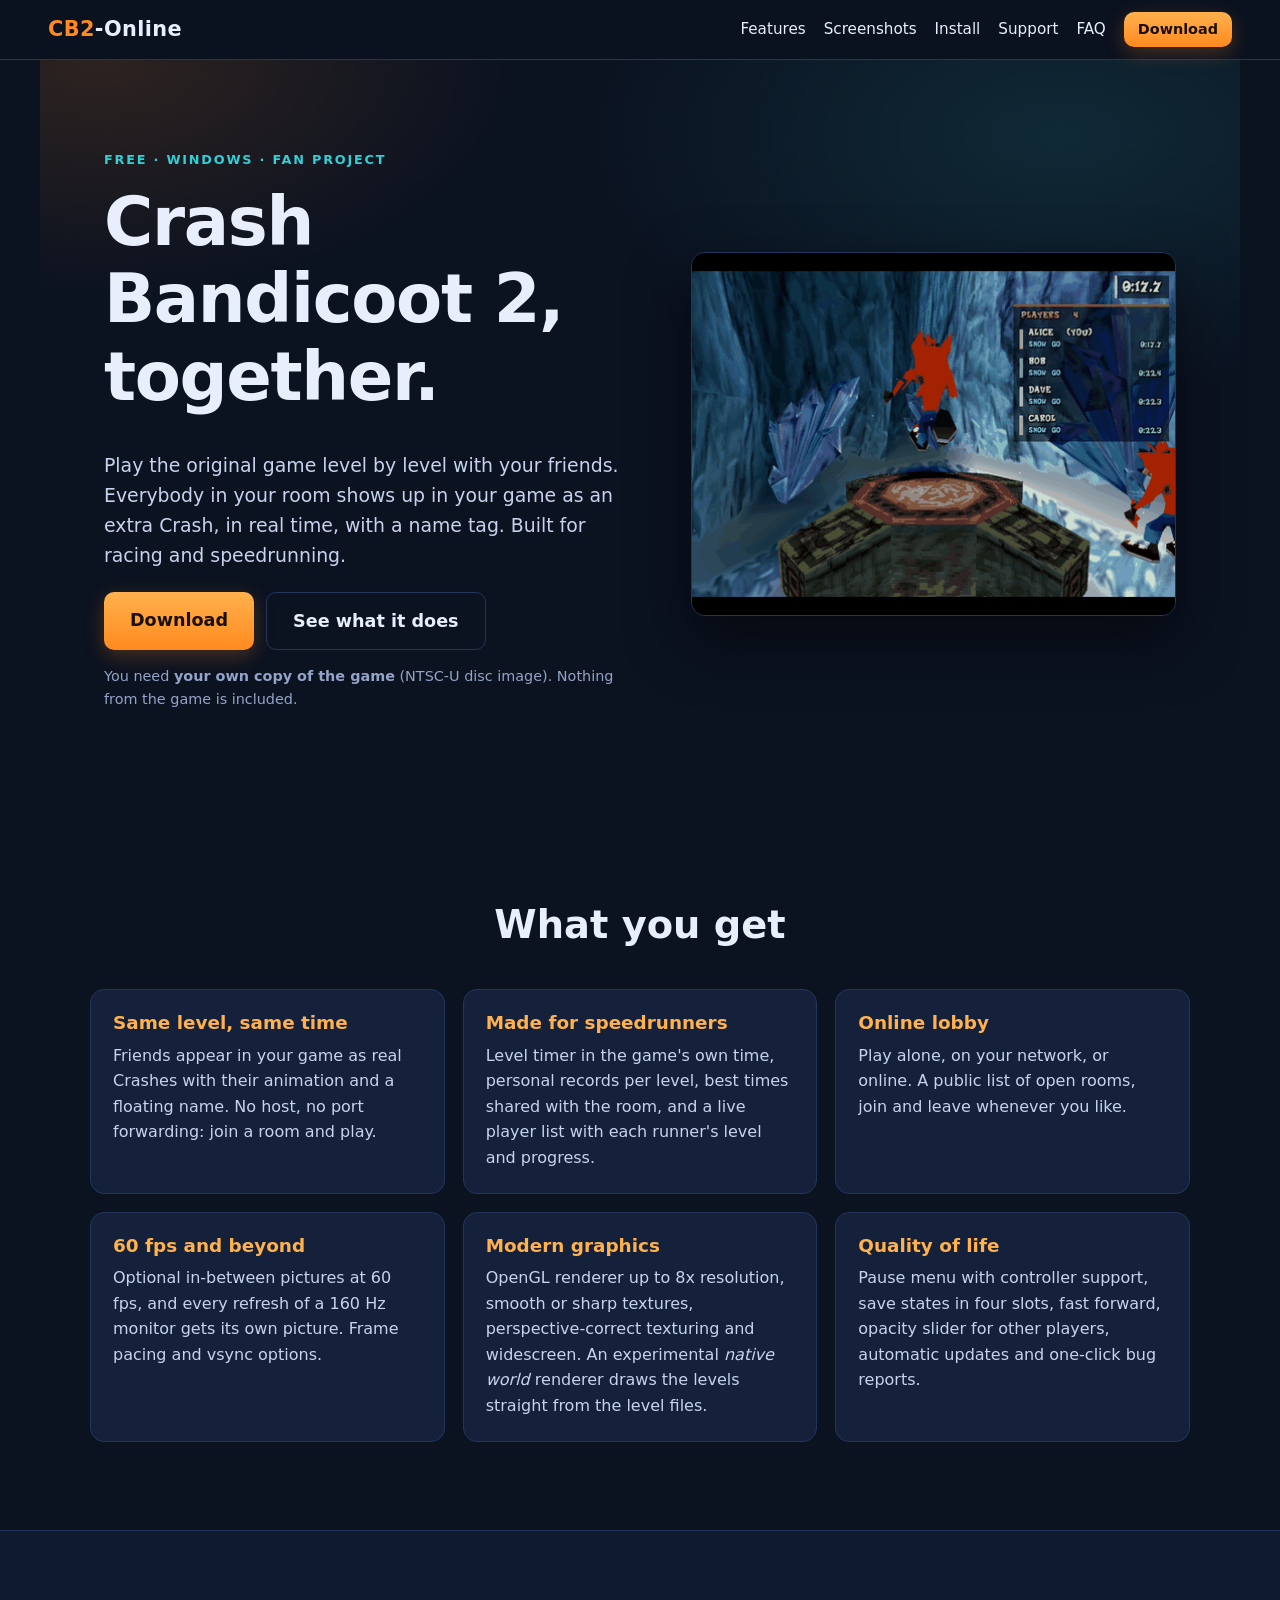
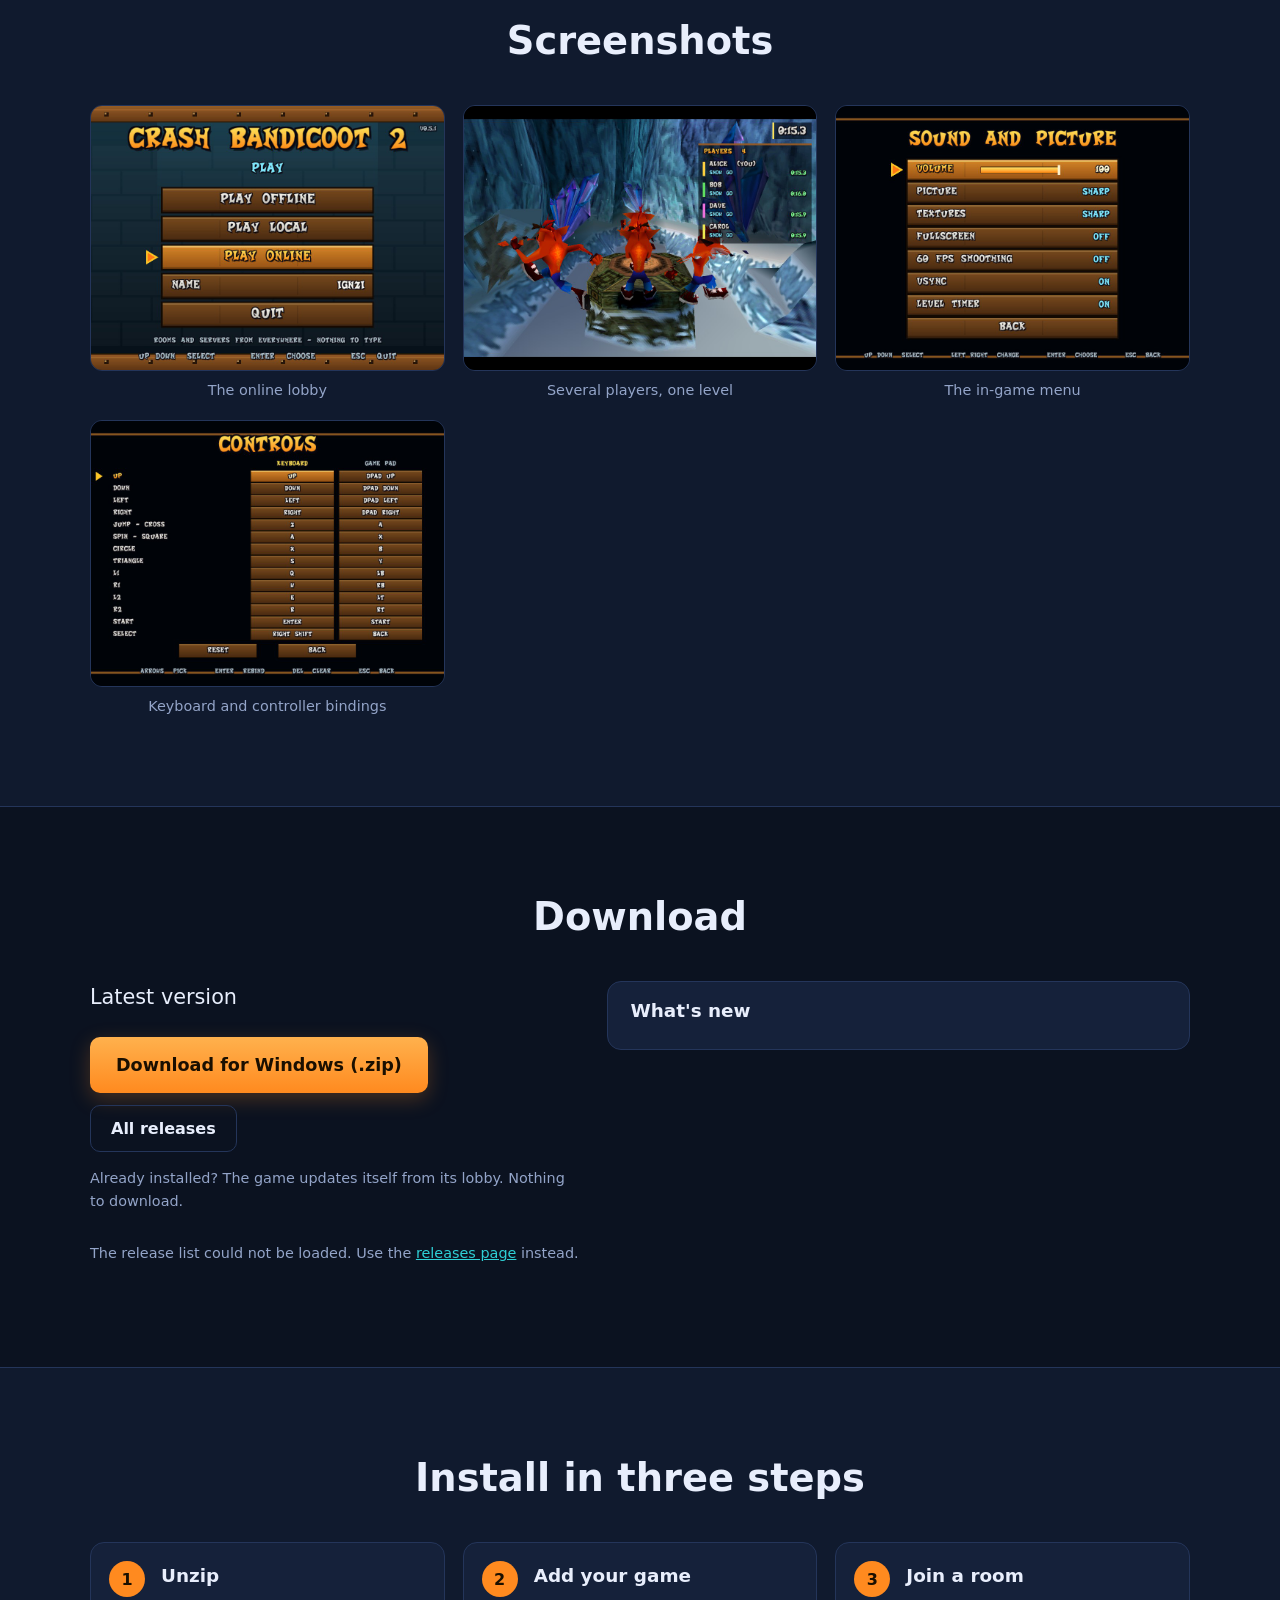
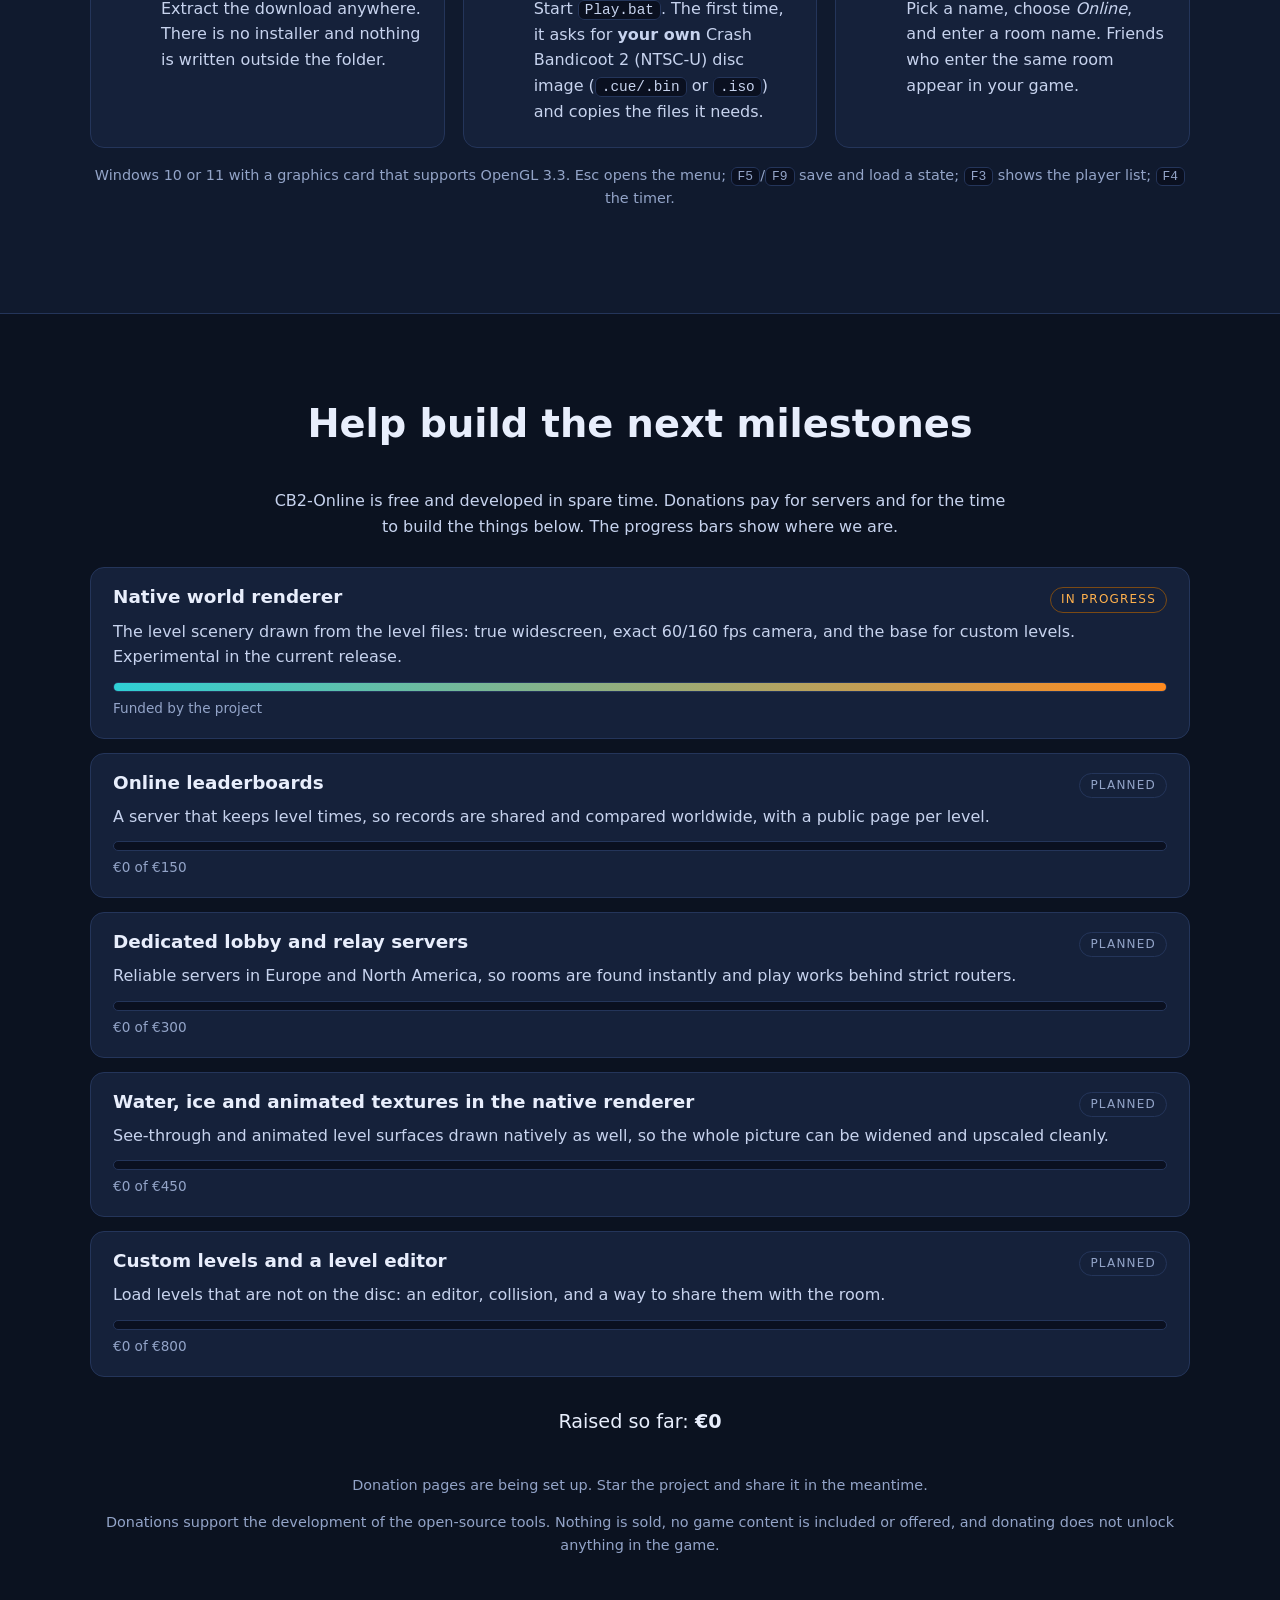
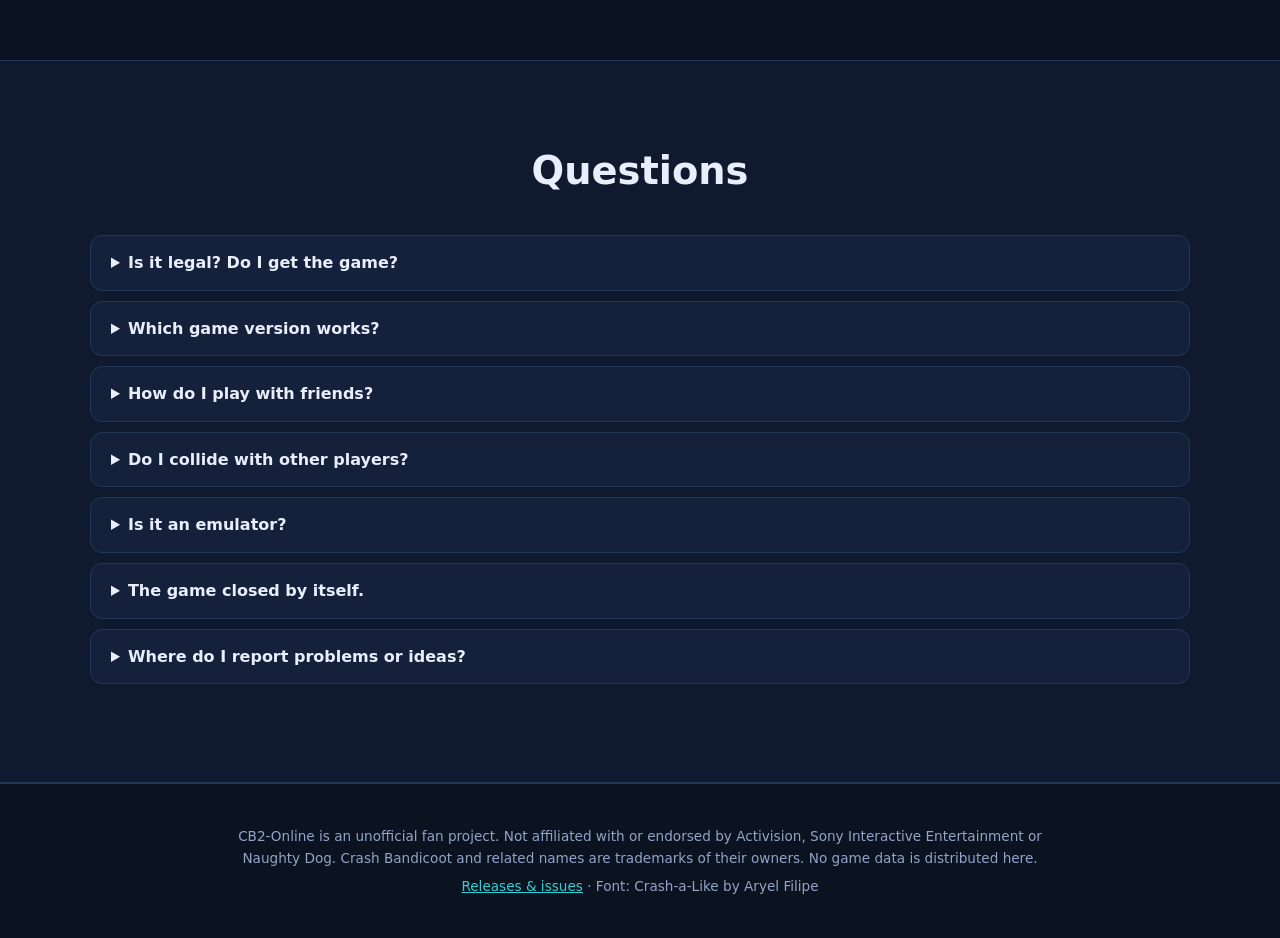
==== site/index.html @ 960f4e6e "Add the website (site/) Co-authored-by: Copilot <223556219+Copilot@users.noreply.github.com>" ====
<!doctype html>
<html lang="en">
<head>
<meta charset="utf-8">
<meta name="viewport" content="width=device-width, initial-scale=1">
<title>CB2-Online - Crash Bandicoot 2 with online multiplayer</title>
<meta name="description" content="Play the original Crash Bandicoot 2 on PC together with your friends: everybody in the room is a real Crash in your game. Level timers, records, 60 fps and widescreen. Free, bring your own game.">
<meta property="og:title" content="CB2-Online - Crash Bandicoot 2 with online multiplayer">
<meta property="og:description" content="Race and speedrun Crash Bandicoot 2 together, online. Free download, bring your own game.">
<meta property="og:image" content="img/multiplayer.jpg">
<meta name="theme-color" content="#0b1220">
<link rel="stylesheet" href="style.css">
</head>
<body>

<header class="nav">
  <a class="brand" href="#top">CB2<span>-Online</span></a>
  <nav>
    <a href="#features">Features</a>
    <a href="#screens">Screenshots</a>
    <a href="#install">Install</a>
    <a href="#support">Support</a>
    <a href="#faq">FAQ</a>
    <a class="btn small" href="#download">Download</a>
  </nav>
</header>

<main id="top">

<section class="hero">
  <div class="hero-text">
    <p class="eyebrow">Free &middot; Windows &middot; fan project</p>
    <h1>Crash Bandicoot&nbsp;2,<br>together.</h1>
    <p class="lead">Play the original game level by level with your friends. Everybody in your room shows up in your game as an extra Crash, in real time, with a name tag. Built for racing and speedrunning.</p>
    <div class="cta">
      <a class="btn big" href="#download" id="hero-download">Download <span id="hero-version"></span></a>
      <a class="btn ghost big" href="#features">See what it does</a>
    </div>
    <p class="fine">You need <strong>your own copy of the game</strong> (NTSC-U disc image). Nothing from the game is included.</p>
  </div>
  <div class="hero-shot">
    <img src="img/multiplayer.gif" alt="Four players in the same level of Crash Bandicoot 2" width="640" height="480">
  </div>
</section>

<section id="features" class="block">
  <h2>What you get</h2>
  <div class="grid">
    <article class="card"><h3>Same level, same time</h3><p>Friends appear in your game as real Crashes with their animation and a floating name. No host, no port forwarding: join a room and play.</p></article>
    <article class="card"><h3>Made for speedrunners</h3><p>Level timer in the game's own time, personal records per level, best times shared with the room, and a live player list with each runner's level and progress.</p></article>
    <article class="card"><h3>Online lobby</h3><p>Play alone, on your network, or online. A public list of open rooms, join and leave whenever you like.</p></article>
    <article class="card"><h3>60 fps and beyond</h3><p>Optional in-between pictures at 60 fps, and every refresh of a 160 Hz monitor gets its own picture. Frame pacing and vsync options.</p></article>
    <article class="card"><h3>Modern graphics</h3><p>OpenGL renderer up to 8x resolution, smooth or sharp textures, perspective-correct texturing and widescreen. An experimental <em>native world</em> renderer draws the levels straight from the level files.</p></article>
    <article class="card"><h3>Quality of life</h3><p>Pause menu with controller support, save states in four slots, fast forward, opacity slider for other players, automatic updates and one-click bug reports.</p></article>
  </div>
</section>

<section id="screens" class="block alt">
  <h2>Screenshots</h2>
  <div class="shots">
    <figure><img src="img/lobby.jpg" alt="The online lobby" loading="lazy"><figcaption>The online lobby</figcaption></figure>
    <figure><img src="img/multiplayer.jpg" alt="Several players in one level" loading="lazy"><figcaption>Several players, one level</figcaption></figure>
    <figure><img src="img/menu-sound.jpg" alt="The in-game menu" loading="lazy"><figcaption>The in-game menu</figcaption></figure>
    <figure><img src="img/menu-controls.jpg" alt="Keyboard and controller bindings" loading="lazy"><figcaption>Keyboard and controller bindings</figcaption></figure>
  </div>
</section>

<section id="download" class="block">
  <h2>Download</h2>
  <div class="download">
    <div>
      <p class="big-ver">Latest version <strong id="dl-version">...</strong> <span id="dl-date" class="muted"></span></p>
      <div class="cta">
        <a class="btn big" id="dl-zip" href="#" rel="noopener">Download for Windows (.zip)</a>
        <a class="btn ghost" id="dl-all" href="#" rel="noopener">All releases</a>
      </div>
      <p class="fine" id="dl-size"></p>
      <p class="fine">Already installed? The game updates itself from its lobby. Nothing to download.</p>
    </div>
    <div class="notes">
      <h3>What's new</h3>
      <pre id="dl-notes">Loading the latest release...</pre>
    </div>
  </div>
  <p class="fine" id="dl-error" hidden>The release list could not be loaded. Use the <a id="dl-fallback" href="#">releases page</a> instead.</p>
</section>

<section id="install" class="block alt">
  <h2>Install in three steps</h2>
  <ol class="steps">
    <li><h3>Unzip</h3><p>Extract the download anywhere. There is no installer and nothing is written outside the folder.</p></li>
    <li><h3>Add your game</h3><p>Start <code>Play.bat</code>. The first time, it asks for <strong>your own</strong> Crash Bandicoot 2 (NTSC-U) disc image (<code>.cue/.bin</code> or <code>.iso</code>) and copies the files it needs.</p></li>
    <li><h3>Join a room</h3><p>Pick a name, choose <em>Online</em>, and enter a room name. Friends who enter the same room appear in your game.</p></li>
  </ol>
  <p class="fine center">Windows 10 or 11 with a graphics card that supports OpenGL 3.3. Esc opens the menu; <code>F5</code>/<code>F9</code> save and load a state; <code>F3</code> shows the player list; <code>F4</code> the timer.</p>
</section>

<section id="support" class="block">
  <h2>Help build the next milestones</h2>
  <p class="lead center">CB2-Online is free and developed in spare time. Donations pay for servers and for the time to build the things below. The progress bars show where we are.</p>
  <div id="milestones" class="milestones"></div>
  <div class="donate" id="donate">
    <p class="raised">Raised so far: <strong id="raised">0</strong></p>
    <div class="cta center" id="donate-buttons"></div>
    <p class="fine center" id="donate-empty">Donation pages are being set up. Star the project and share it in the meantime.</p>
    <p class="fine center">Donations support the development of the open-source tools. Nothing is sold, no game content is included or offered, and donating does not unlock anything in the game.</p>
  </div>
</section>

<section id="faq" class="block alt">
  <h2>Questions</h2>
  <details><summary>Is it legal? Do I get the game?</summary><p>The project contains no game data. You need your own legally obtained copy of Crash Bandicoot 2; the program reads your files at run time. It is an independent fan project, not affiliated with or endorsed by Activision, Sony Interactive Entertainment or Naughty Dog. "Crash Bandicoot" is a trademark of its owners.</p></details>
  <details><summary>Which game version works?</summary><p>The North American release (NTSC-U, <code>SCUS_941.54</code>). Other regions are not supported yet.</p></details>
  <details><summary>How do I play with friends?</summary><p>Everyone starts the game, chooses <em>Online</em> and types the same room name. Players on the same network find each other directly; over the internet they connect through a public rendezvous server, so no port forwarding is needed.</p></details>
  <details><summary>Do I collide with other players?</summary><p>No. Other players are shown, not solid, so nobody can block or grief you. You can make them see-through with the opacity slider.</p></details>
  <details><summary>Is it an emulator?</summary><p>It runs the original game code on a C++ implementation of the PlayStation's hardware, with its own OpenGL renderer and online layer. It is not a general-purpose emulator and only runs this game.</p></details>
  <details><summary>The game closed by itself.</summary><p>Start it again: it notices and offers to open a bug report with the details filled in (<code>crash.log</code> next to the game). You can also use Esc &rarr; <em>Report a bug</em> at any time. Nothing is sent until you press Submit on the page that opens.</p></details>
  <details><summary>Where do I report problems or ideas?</summary><p>On the <a id="issues-link" href="#">issue tracker</a>.</p></details>
</section>

</main>

<footer>
  <p>CB2-Online is an unofficial fan project. Not affiliated with or endorsed by Activision, Sony Interactive Entertainment or Naughty Dog. Crash Bandicoot and related names are trademarks of their owners. No game data is distributed here.</p>
  <p><a id="repo-link" href="#">Releases &amp; issues</a> &middot; Font: Crash-a-Like by Aryel Filipe</p>
</footer>

<script src="config.js"></script>
<script src="app.js"></script>
</body>
</html>
---- site/style.css ----
:root {
  --bg: #0b1220; --bg2: #101a2e; --card: #15213a; --line: #24355a;
  --text: #e8eefc; --muted: #93a4c8; --orange: #ff8a1f; --orange2: #ffb14d; --teal: #2fd0d6;
}
* { box-sizing: border-box; }
html { scroll-behavior: smooth; }
body { margin: 0; background: var(--bg); color: var(--text); font: 16px/1.6 system-ui, -apple-system, "Segoe UI", Roboto, sans-serif; }
a { color: var(--teal); }
code { background: #0a1020; border: 1px solid var(--line); padding: 1px 6px; border-radius: 6px; font-size: .9em; }
h1, h2, h3 { line-height: 1.15; margin: 0 0 .5em; }
h1 { font-size: clamp(2.4rem, 6vw, 4.2rem); letter-spacing: -.02em; }
h2 { font-size: clamp(1.7rem, 3.6vw, 2.4rem); text-align: center; margin-bottom: 1.1em; }
h3 { font-size: 1.15rem; }
.muted { color: var(--muted); }
.center { text-align: center; justify-content: center; }
.fine { color: var(--muted); font-size: .9rem; }

.nav { position: sticky; top: 0; z-index: 10; display: flex; align-items: center; justify-content: space-between; padding: 12px clamp(16px, 4vw, 48px); background: rgba(11, 18, 32, .86); backdrop-filter: blur(8px); border-bottom: 1px solid var(--line); }
.brand { font-weight: 800; font-size: 1.3rem; color: var(--orange); text-decoration: none; letter-spacing: .02em; }
.brand span { color: var(--text); }
.nav nav { display: flex; gap: 18px; align-items: center; }
.nav nav a { color: var(--text); text-decoration: none; font-size: .95rem; }
.nav nav a:hover { color: var(--orange2); }
@media (max-width: 720px) { .nav nav a:not(.btn) { display: none; } }

.btn { display: inline-block; background: linear-gradient(180deg, var(--orange2), var(--orange)); color: #1a0f00 !important; font-weight: 700; text-decoration: none; padding: 10px 20px; border-radius: 10px; border: 0; box-shadow: 0 6px 20px rgba(255, 138, 31, .25); transition: transform .12s, box-shadow .12s; }
.btn:hover { transform: translateY(-1px); box-shadow: 0 10px 26px rgba(255, 138, 31, .35); }
.btn.big { padding: 14px 26px; font-size: 1.1rem; }
.btn.small { padding: 6px 14px; font-size: .9rem; }
.btn.ghost { background: transparent; color: var(--text) !important; border: 1px solid var(--line); box-shadow: none; }
.btn.ghost:hover { border-color: var(--teal); color: var(--teal) !important; }
.cta { display: flex; flex-wrap: wrap; gap: 12px; margin: 22px 0 14px; }
.cta.center { justify-content: center; }

.hero { display: grid; grid-template-columns: 1.05fr .95fr; gap: clamp(20px, 4vw, 56px); align-items: center; padding: clamp(36px, 7vw, 90px) clamp(16px, 5vw, 64px); max-width: 1200px; margin: 0 auto; background: radial-gradient(700px 380px at 85% 10%, rgba(47, 208, 214, .12), transparent 70%), radial-gradient(600px 340px at 5% 0%, rgba(255, 138, 31, .14), transparent 70%); }
.hero .eyebrow { color: var(--teal); text-transform: uppercase; letter-spacing: .14em; font-size: .8rem; font-weight: 700; margin: 0 0 14px; }
.hero .lead { font-size: 1.18rem; color: #c7d3ee; max-width: 36em; }
.hero-shot img { width: 100%; height: auto; border-radius: 14px; border: 1px solid var(--line); box-shadow: 0 24px 60px rgba(0, 0, 0, .5); }
@media (max-width: 880px) { .hero { grid-template-columns: 1fr; } }

.block { padding: clamp(40px, 7vw, 88px) clamp(16px, 5vw, 64px); }
.block > * { max-width: 1100px; margin-left: auto; margin-right: auto; }
.alt { background: var(--bg2); border-top: 1px solid var(--line); border-bottom: 1px solid var(--line); }
.lead.center { max-width: 46em; color: #c7d3ee; }

.grid { display: grid; grid-template-columns: repeat(auto-fit, minmax(290px, 1fr)); gap: 18px; }
.card { background: var(--card); border: 1px solid var(--line); border-radius: 14px; padding: 22px; }
.card h3 { color: var(--orange2); }
.card p { margin: 0; color: #c7d3ee; }

.shots { display: grid; grid-template-columns: repeat(auto-fit, minmax(320px, 1fr)); gap: 18px; }
.shots figure { margin: 0; }
.shots img { width: 100%; height: auto; border-radius: 12px; border: 1px solid var(--line); display: block; }
.shots figcaption { color: var(--muted); font-size: .9rem; margin-top: 8px; text-align: center; }

.download { display: grid; grid-template-columns: 1fr 1.2fr; gap: 32px; align-items: start; }
@media (max-width: 880px) { .download { grid-template-columns: 1fr; } }
.big-ver { font-size: 1.3rem; margin: 0; }
.notes { background: var(--card); border: 1px solid var(--line); border-radius: 14px; padding: 18px 22px; }
.notes pre { white-space: pre-wrap; word-break: break-word; margin: 0; font: inherit; color: #c7d3ee; max-height: 280px; overflow: auto; }

.steps { list-style: none; counter-reset: s; padding: 0; display: grid; grid-template-columns: repeat(auto-fit, minmax(260px, 1fr)); gap: 18px; }
.steps li { counter-increment: s; background: var(--card); border: 1px solid var(--line); border-radius: 14px; padding: 22px 22px 22px 70px; position: relative; }
.steps li::before { content: counter(s); position: absolute; left: 18px; top: 18px; width: 36px; height: 36px; border-radius: 50%; background: var(--orange); color: #1a0f00; font-weight: 800; display: grid; place-items: center; }
.steps p { margin: 0; color: #c7d3ee; }

.milestones { display: grid; gap: 14px; margin: 28px auto; }
.ms { background: var(--card); border: 1px solid var(--line); border-radius: 14px; padding: 18px 22px; }
.ms header { display: flex; justify-content: space-between; gap: 12px; align-items: baseline; flex-wrap: wrap; }
.ms h3 { margin: 0; }
.ms .tag { font-size: .75rem; text-transform: uppercase; letter-spacing: .1em; padding: 2px 10px; border-radius: 999px; border: 1px solid var(--line); color: var(--muted); }
.ms.done .tag { color: #7be28c; border-color: #2c6a38; }
.ms.active .tag { color: var(--orange2); border-color: #7a4a14; }
.ms p { margin: 6px 0 12px; color: #c7d3ee; }
.bar { height: 10px; border-radius: 999px; background: #0a1020; border: 1px solid var(--line); overflow: hidden; }
.bar i { display: block; height: 100%; background: linear-gradient(90deg, var(--teal), var(--orange)); width: 0; transition: width .8s; }
.bar-label { color: var(--muted); font-size: .85rem; margin-top: 6px; }
.donate { text-align: center; margin-top: 30px; }
.raised { font-size: 1.2rem; }

details { background: var(--card); border: 1px solid var(--line); border-radius: 12px; padding: 14px 20px; margin: 0 auto 10px; }
summary { cursor: pointer; font-weight: 600; }
details p { margin: 10px 0 0; color: #c7d3ee; }

footer { padding: 36px clamp(16px, 5vw, 64px); text-align: center; color: var(--muted); font-size: .85rem; border-top: 1px solid var(--line); }
footer p { max-width: 60em; margin: 6px auto; }
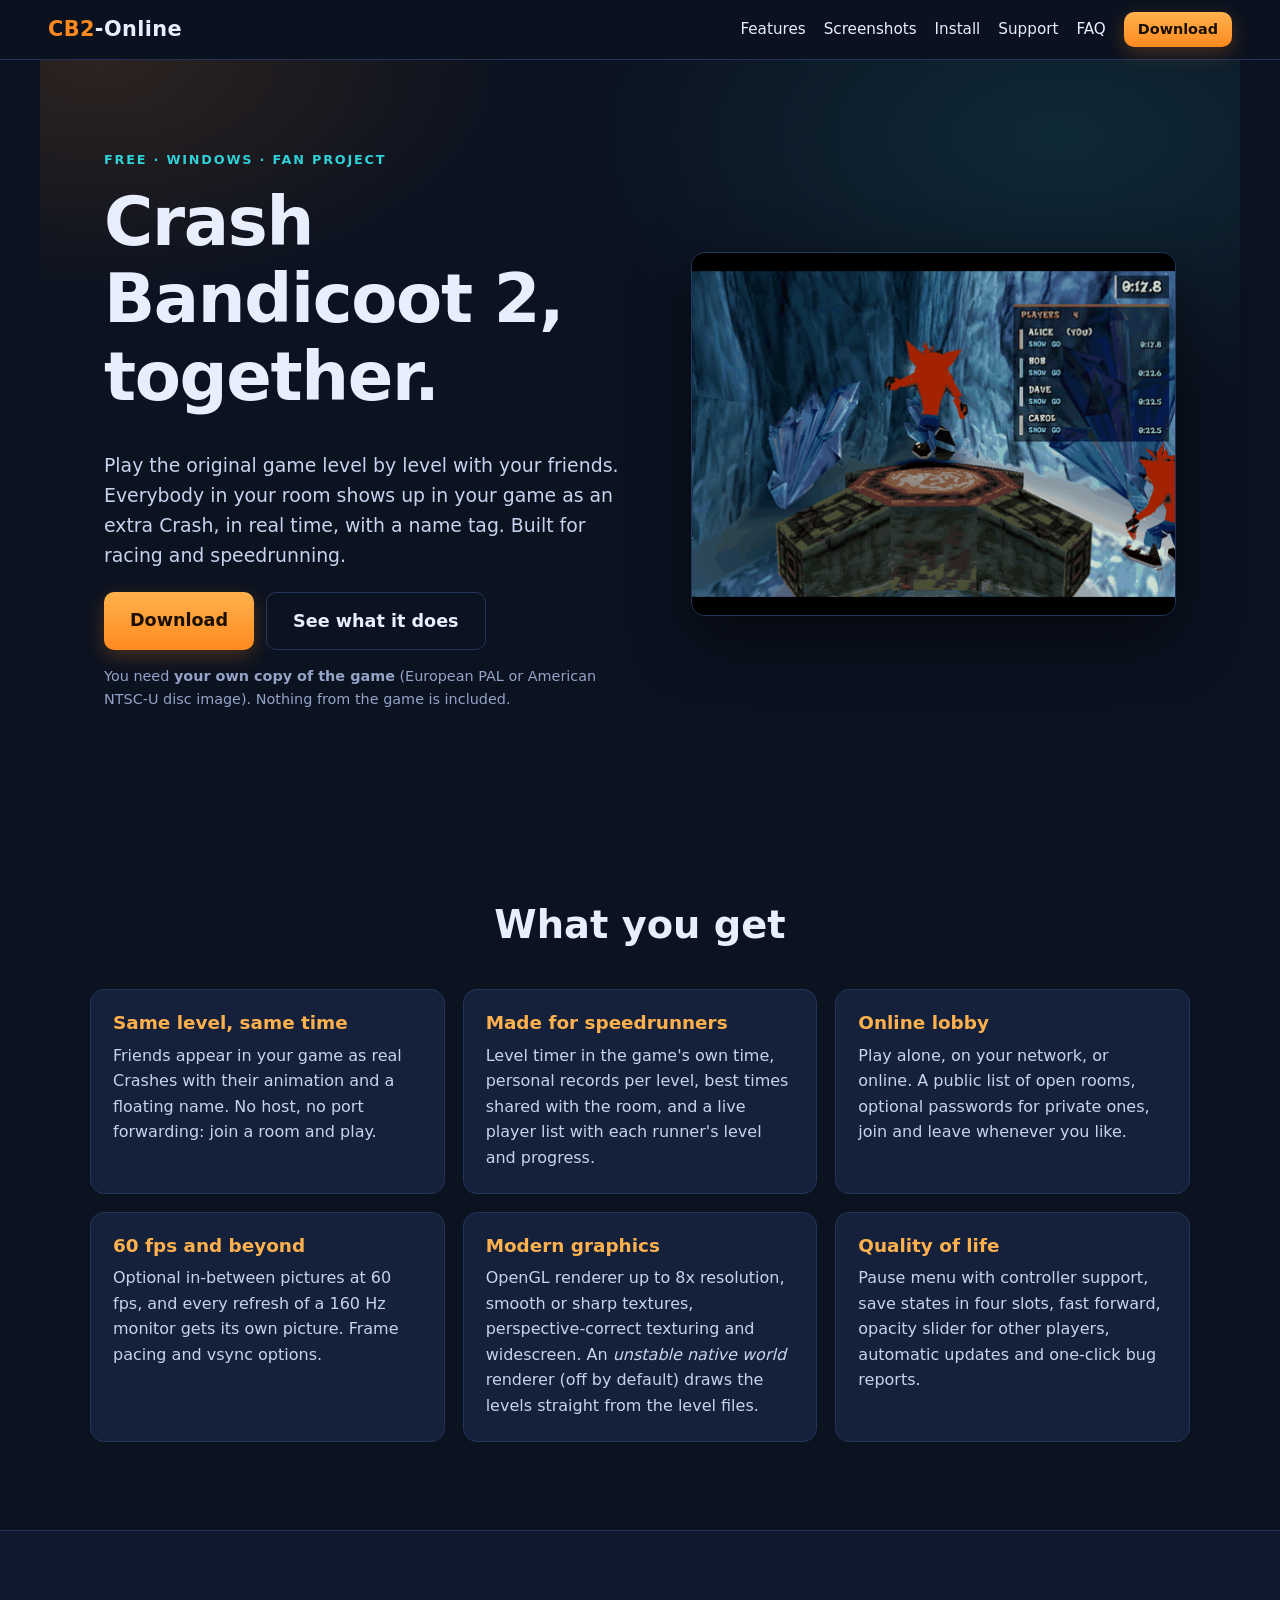
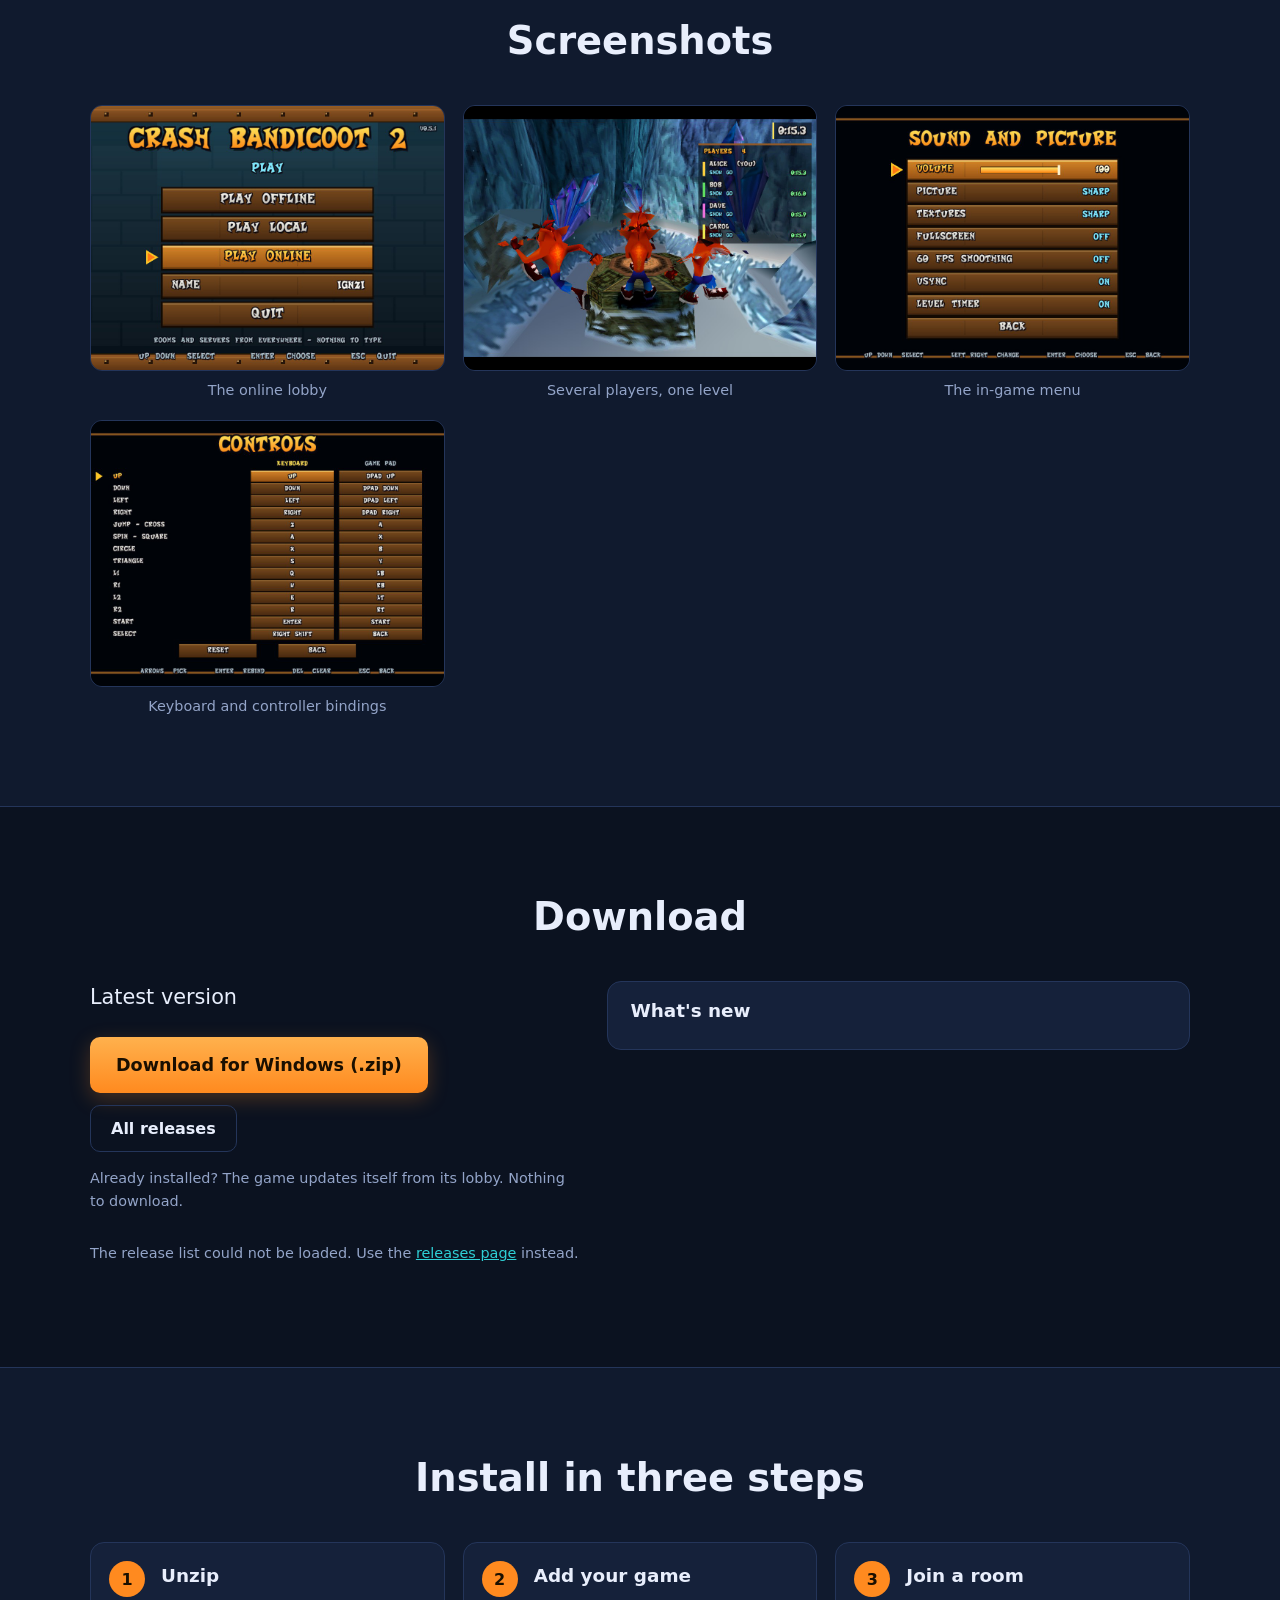
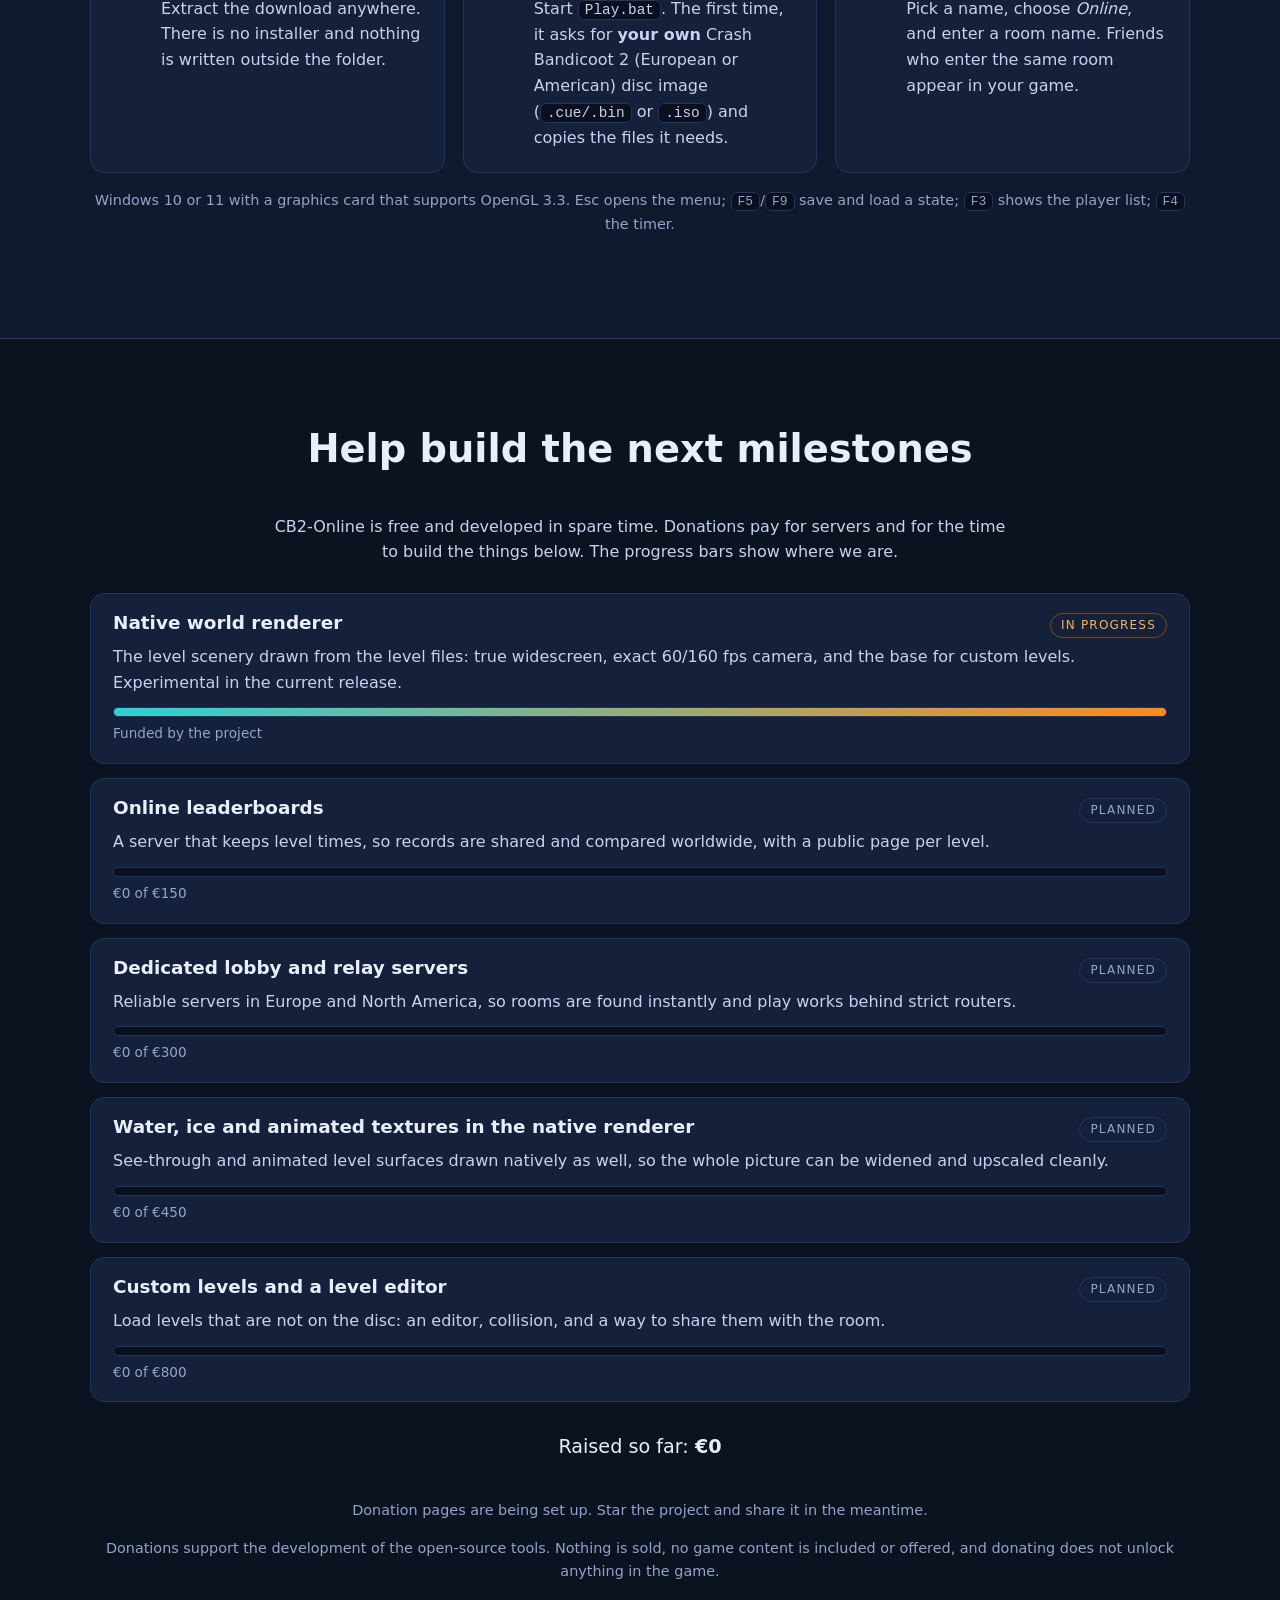
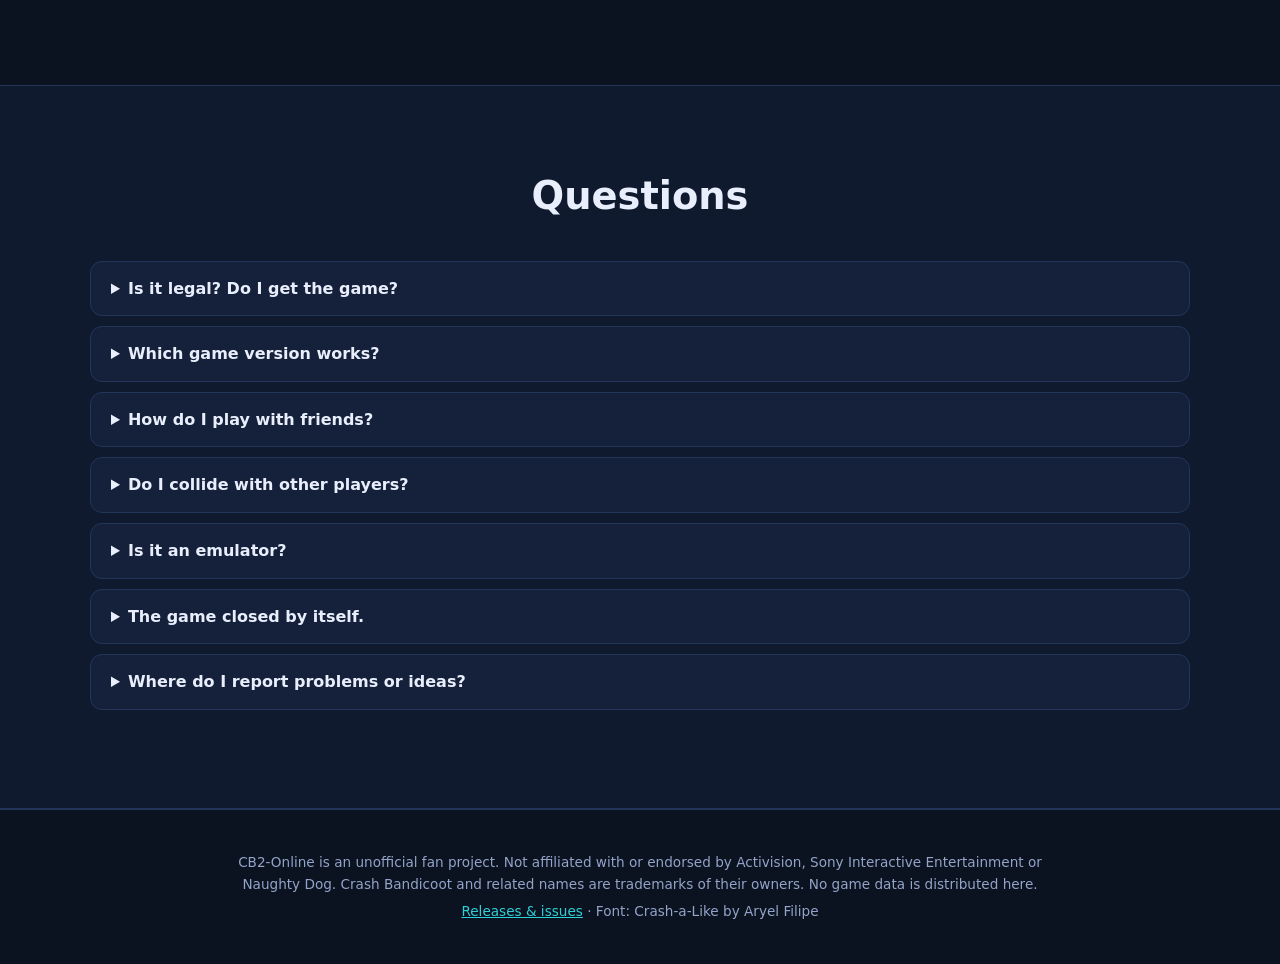
==== commit 96bc9533: "European (PAL) release support, room passwords, per-release rooms, server auto-announce, restructure" ====
--- a/site/index.html
+++ b/site/index.html
@@ -36,7 +36,7 @@
       <a class="btn big" href="#download" id="hero-download">Download <span id="hero-version"></span></a>
       <a class="btn ghost big" href="#features">See what it does</a>
     </div>
-    <p class="fine">You need <strong>your own copy of the game</strong> (NTSC-U disc image). Nothing from the game is included.</p>
+    <p class="fine">You need <strong>your own copy of the game</strong> (European PAL or American NTSC-U disc image). Nothing from the game is included.</p>
   </div>
   <div class="hero-shot">
     <img src="img/multiplayer.gif" alt="Four players in the same level of Crash Bandicoot 2" width="640" height="480">
@@ -48,9 +48,9 @@
   <div class="grid">
     <article class="card"><h3>Same level, same time</h3><p>Friends appear in your game as real Crashes with their animation and a floating name. No host, no port forwarding: join a room and play.</p></article>
     <article class="card"><h3>Made for speedrunners</h3><p>Level timer in the game's own time, personal records per level, best times shared with the room, and a live player list with each runner's level and progress.</p></article>
-    <article class="card"><h3>Online lobby</h3><p>Play alone, on your network, or online. A public list of open rooms, join and leave whenever you like.</p></article>
+    <article class="card"><h3>Online lobby</h3><p>Play alone, on your network, or online. A public list of open rooms, optional passwords for private ones, join and leave whenever you like.</p></article>
     <article class="card"><h3>60 fps and beyond</h3><p>Optional in-between pictures at 60 fps, and every refresh of a 160 Hz monitor gets its own picture. Frame pacing and vsync options.</p></article>
-    <article class="card"><h3>Modern graphics</h3><p>OpenGL renderer up to 8x resolution, smooth or sharp textures, perspective-correct texturing and widescreen. An experimental <em>native world</em> renderer draws the levels straight from the level files.</p></article>
+    <article class="card"><h3>Modern graphics</h3><p>OpenGL renderer up to 8x resolution, smooth or sharp textures, perspective-correct texturing and widescreen. An <em>unstable</em> <em>native world</em> renderer (off by default) draws the levels straight from the level files.</p></article>
     <article class="card"><h3>Quality of life</h3><p>Pause menu with controller support, save states in four slots, fast forward, opacity slider for other players, automatic updates and one-click bug reports.</p></article>
   </div>
 </section>
@@ -89,7 +89,7 @@
   <h2>Install in three steps</h2>
   <ol class="steps">
     <li><h3>Unzip</h3><p>Extract the download anywhere. There is no installer and nothing is written outside the folder.</p></li>
-    <li><h3>Add your game</h3><p>Start <code>Play.bat</code>. The first time, it asks for <strong>your own</strong> Crash Bandicoot 2 (NTSC-U) disc image (<code>.cue/.bin</code> or <code>.iso</code>) and copies the files it needs.</p></li>
+    <li><h3>Add your game</h3><p>Start <code>Play.bat</code>. The first time, it asks for <strong>your own</strong> Crash Bandicoot 2 (European or American) disc image (<code>.cue/.bin</code> or <code>.iso</code>) and copies the files it needs.</p></li>
     <li><h3>Join a room</h3><p>Pick a name, choose <em>Online</em>, and enter a room name. Friends who enter the same room appear in your game.</p></li>
   </ol>
   <p class="fine center">Windows 10 or 11 with a graphics card that supports OpenGL 3.3. Esc opens the menu; <code>F5</code>/<code>F9</code> save and load a state; <code>F3</code> shows the player list; <code>F4</code> the timer.</p>
@@ -110,7 +110,7 @@
 <section id="faq" class="block alt">
   <h2>Questions</h2>
   <details><summary>Is it legal? Do I get the game?</summary><p>The project contains no game data. You need your own legally obtained copy of Crash Bandicoot 2; the program reads your files at run time. It is an independent fan project, not affiliated with or endorsed by Activision, Sony Interactive Entertainment or Naughty Dog. "Crash Bandicoot" is a trademark of its owners.</p></details>
-  <details><summary>Which game version works?</summary><p>The North American release (NTSC-U, <code>SCUS_941.54</code>). Other regions are not supported yet.</p></details>
+  <details><summary>Which game version works?</summary><p>Both the European release (PAL, <code>SCES_009.67</code>) and the North American release (NTSC-U, <code>SCUS_941.54</code>). Players of the two releases play in separate rooms. Other regions (Japan) are not supported yet.</p></details>
   <details><summary>How do I play with friends?</summary><p>Everyone starts the game, chooses <em>Online</em> and types the same room name. Players on the same network find each other directly; over the internet they connect through a public rendezvous server, so no port forwarding is needed.</p></details>
   <details><summary>Do I collide with other players?</summary><p>No. Other players are shown, not solid, so nobody can block or grief you. You can make them see-through with the opacity slider.</p></details>
   <details><summary>Is it an emulator?</summary><p>It runs the original game code on a C++ implementation of the PlayStation's hardware, with its own OpenGL renderer and online layer. It is not a general-purpose emulator and only runs this game.</p></details>
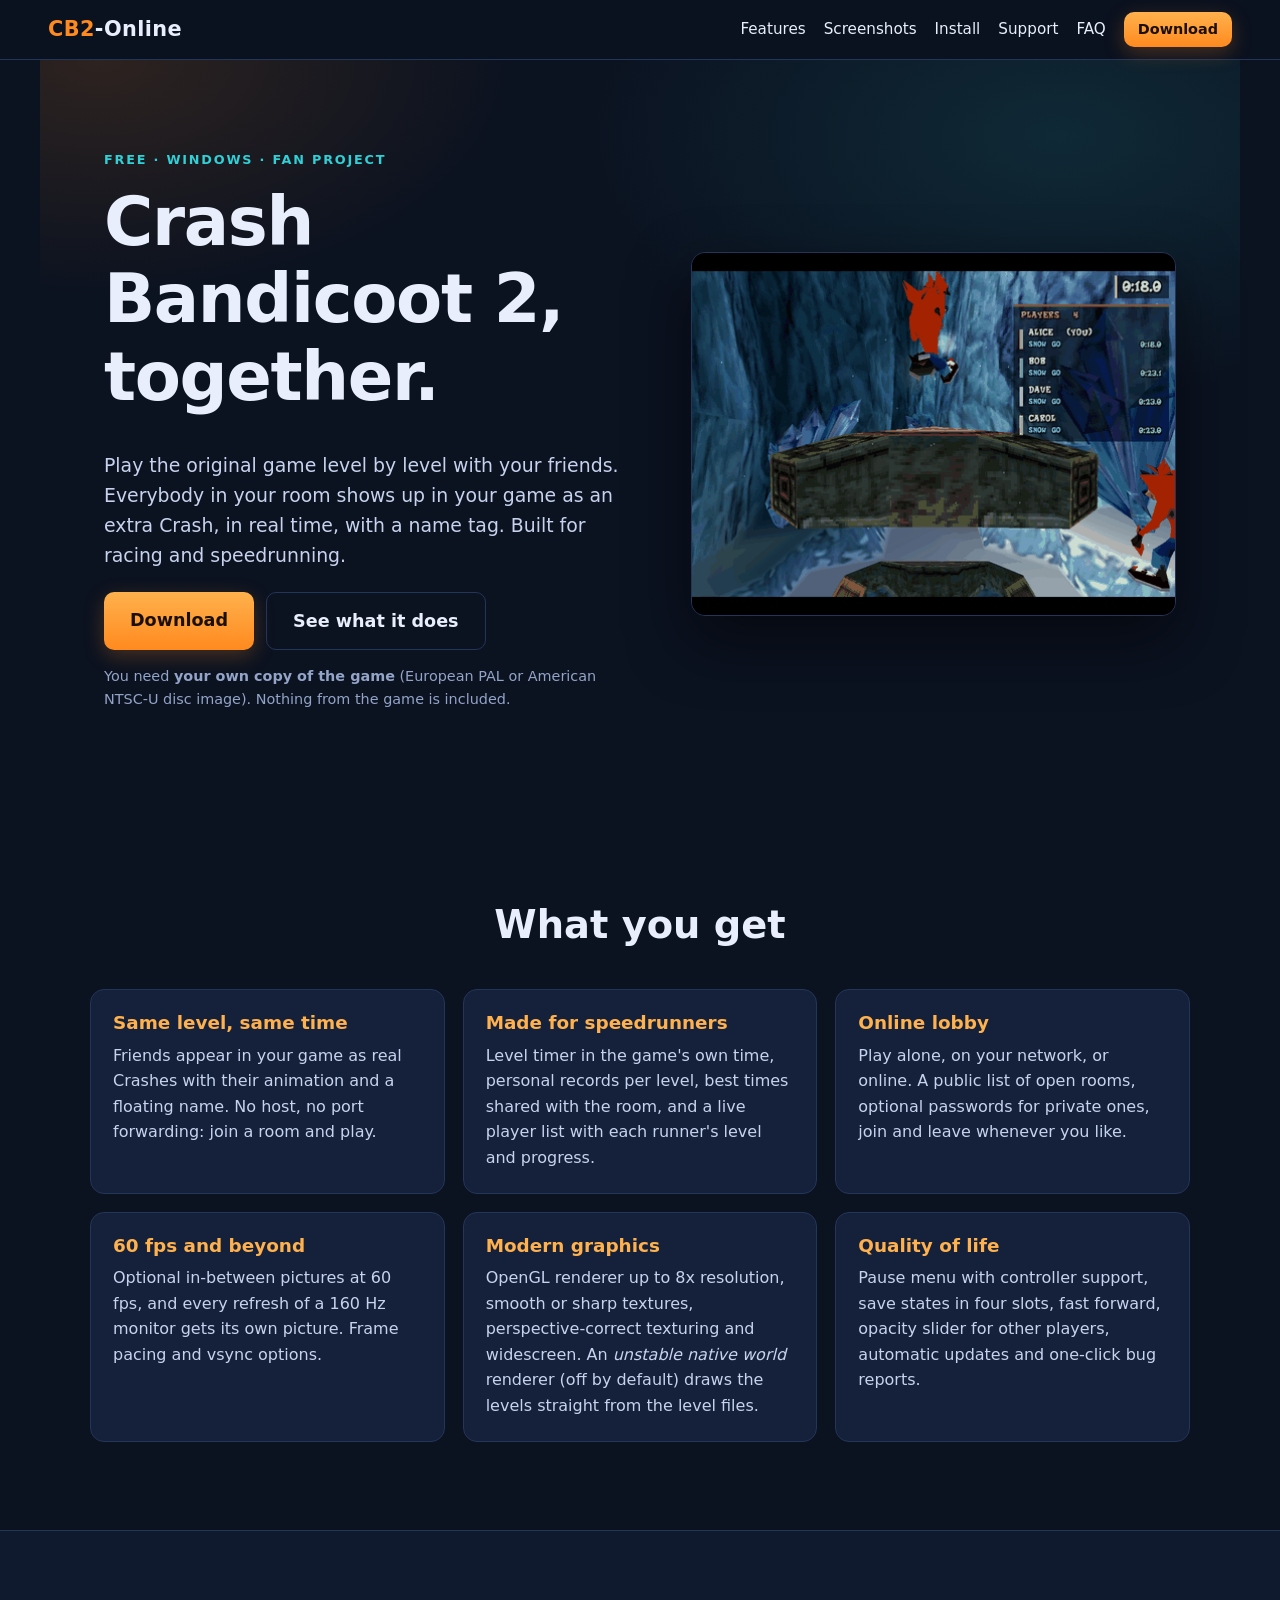
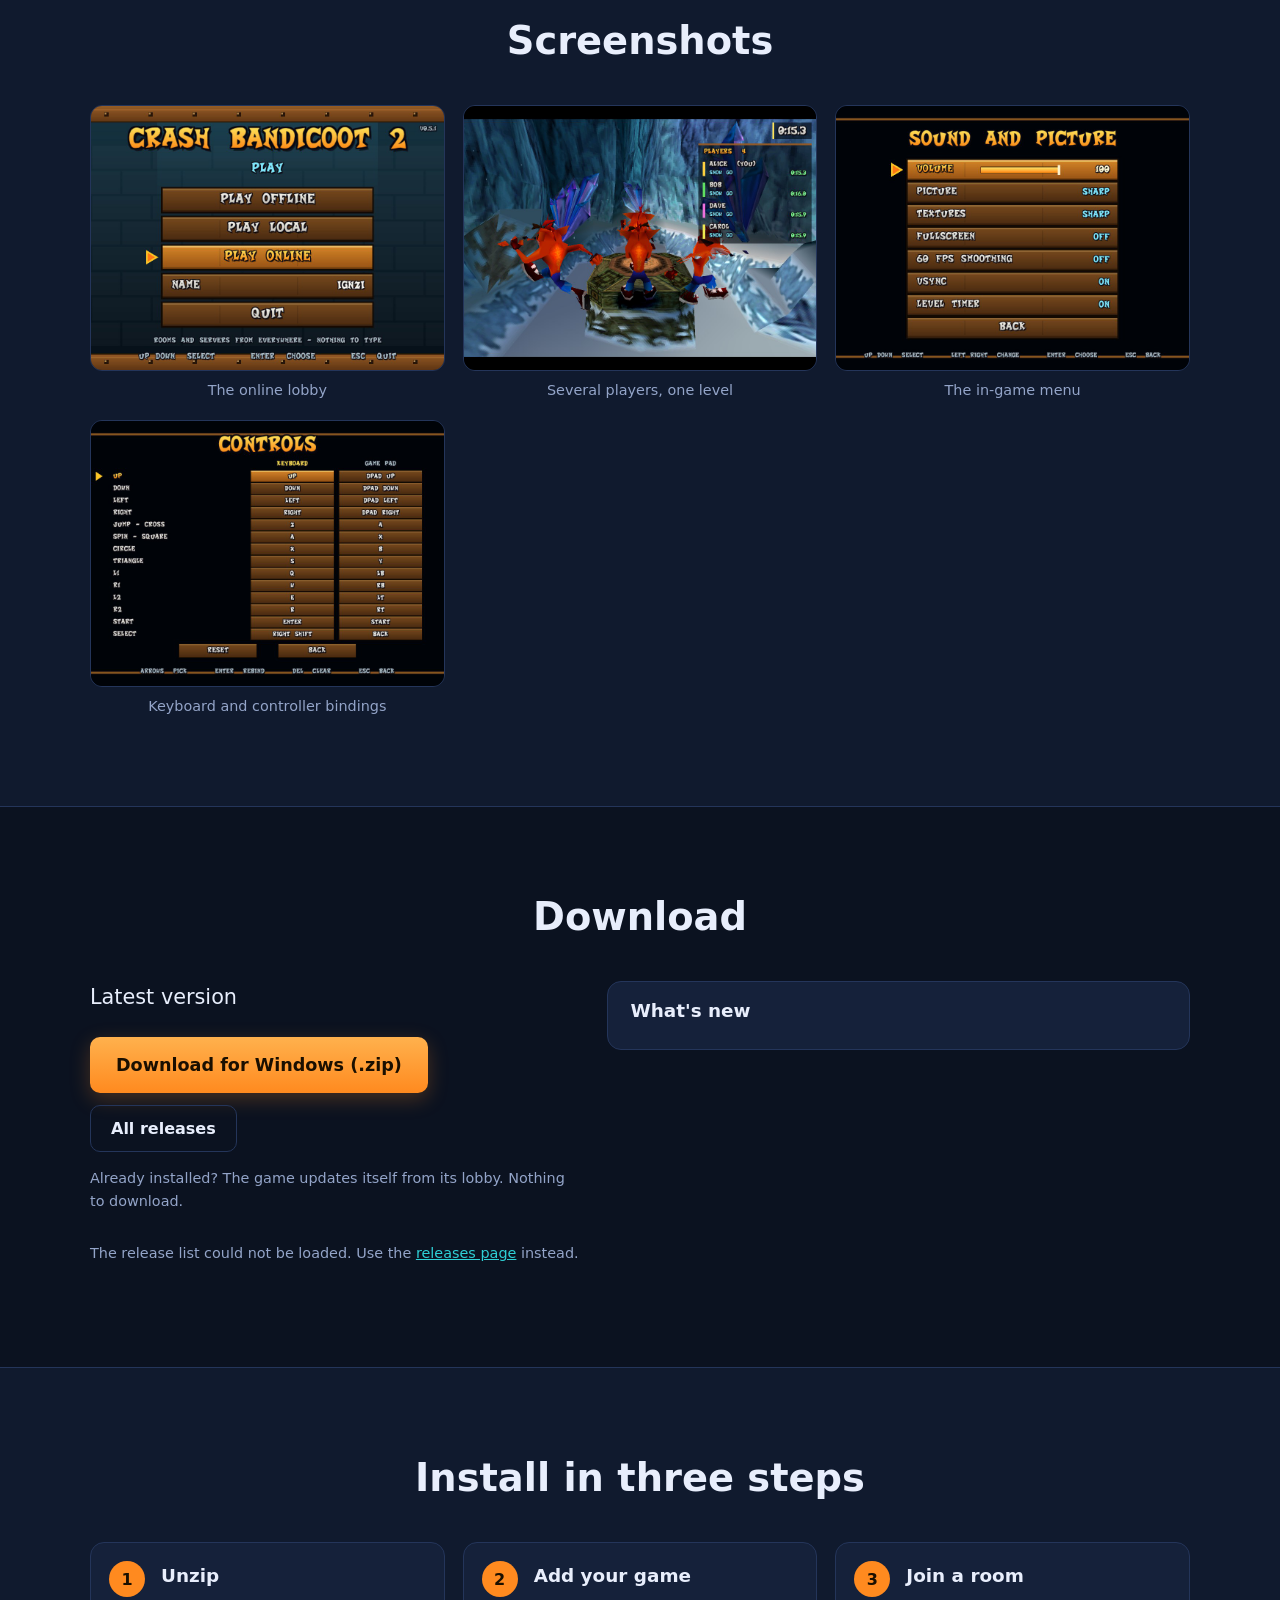
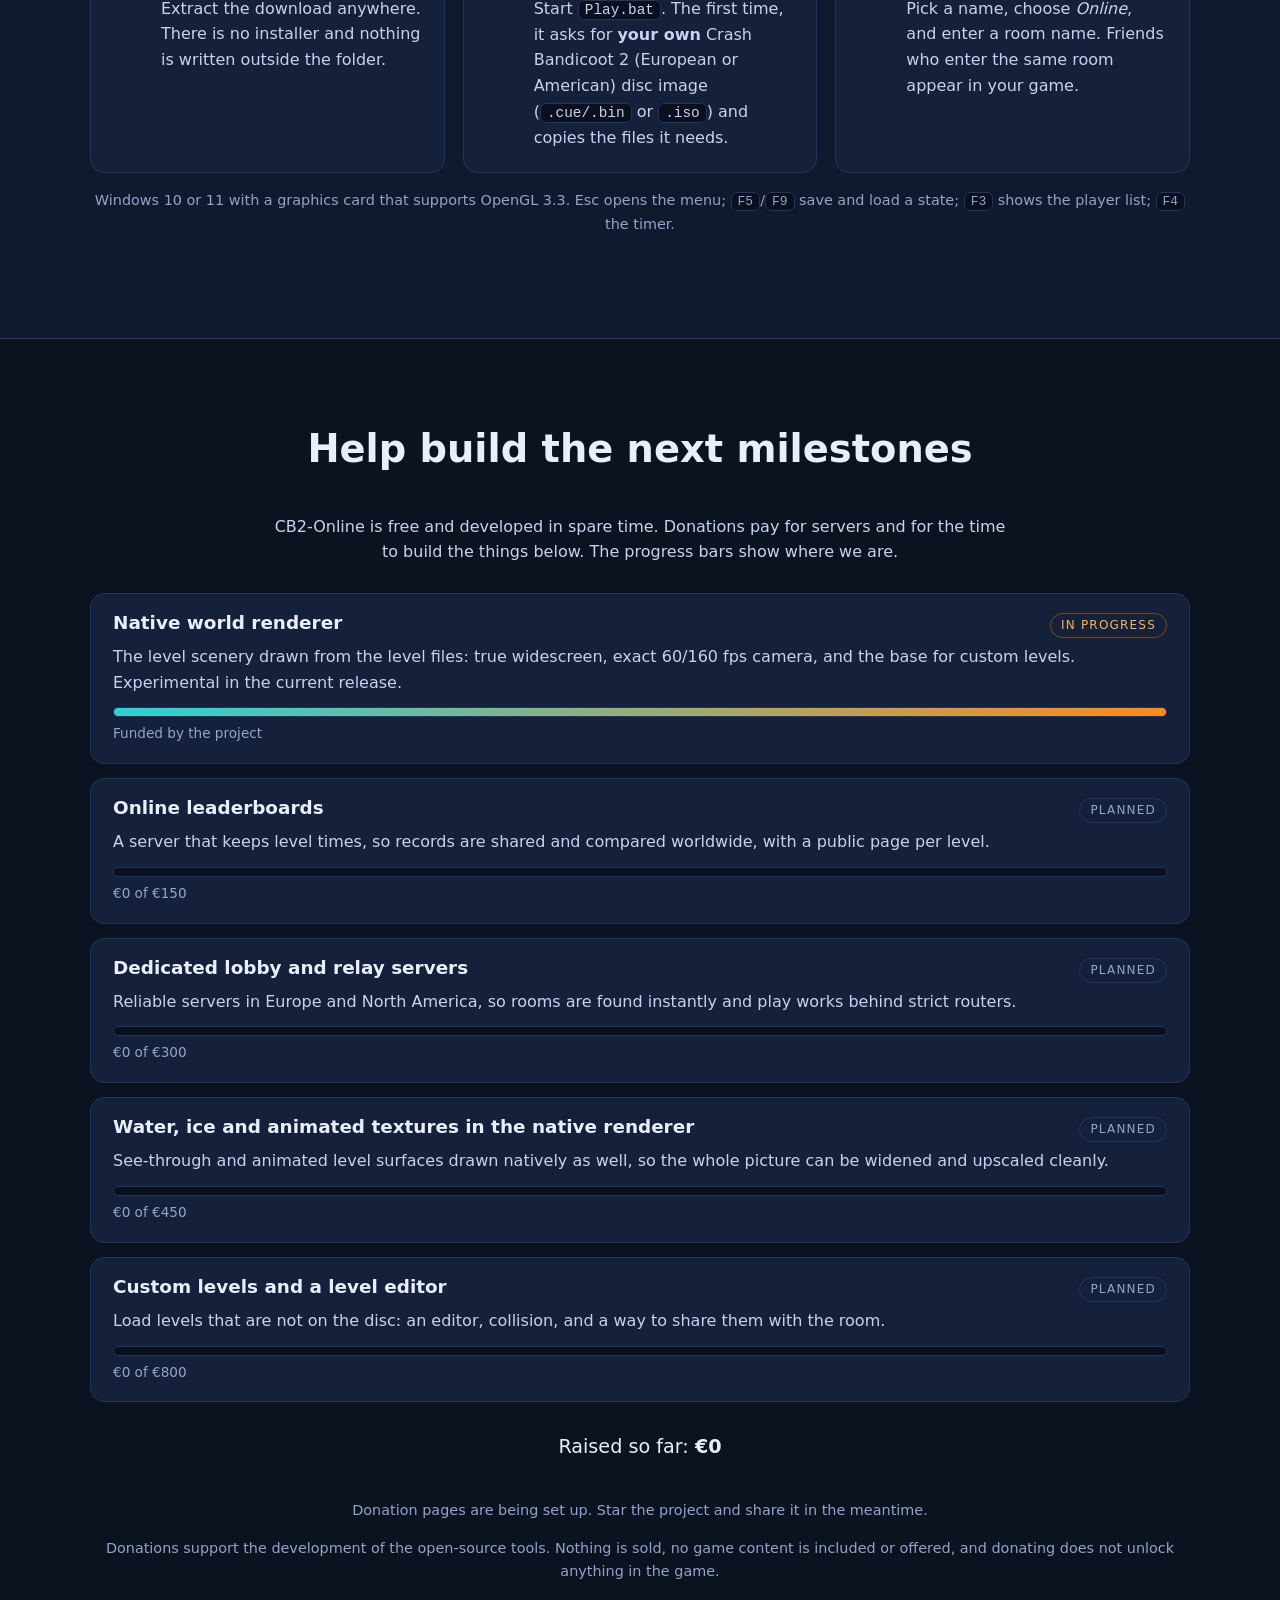
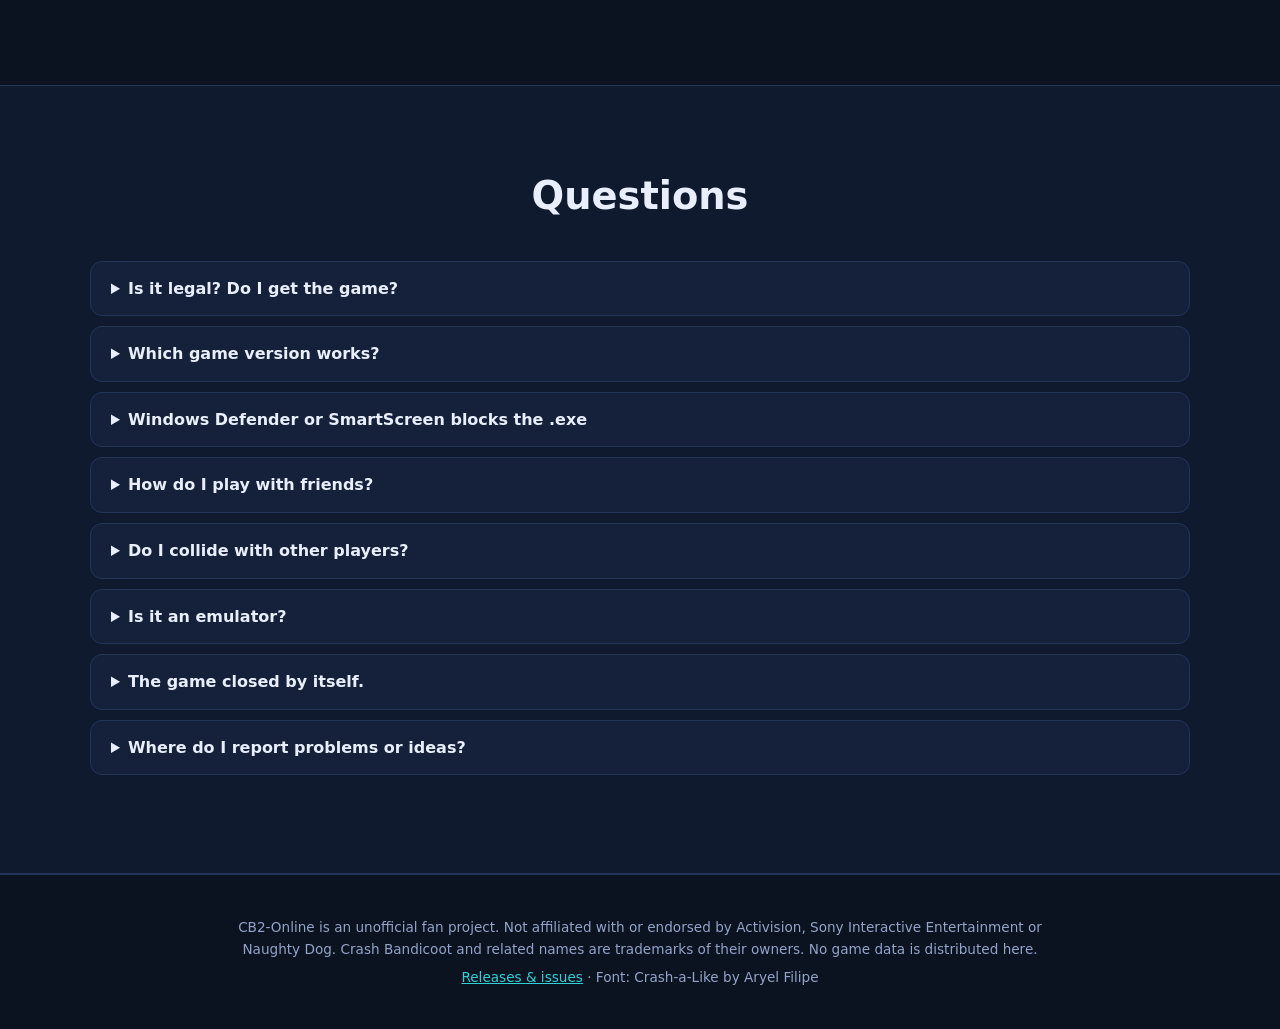
==== commit b094f565: "Optional code signing in the release script, version information for both exes, Defender/SmartScreen" ====
--- a/site/index.html
+++ b/site/index.html
@@ -111,6 +111,7 @@
   <h2>Questions</h2>
   <details><summary>Is it legal? Do I get the game?</summary><p>The project contains no game data. You need your own legally obtained copy of Crash Bandicoot 2; the program reads your files at run time. It is an independent fan project, not affiliated with or endorsed by Activision, Sony Interactive Entertainment or Naughty Dog. "Crash Bandicoot" is a trademark of its owners.</p></details>
   <details><summary>Which game version works?</summary><p>Both the European release (PAL, <code>SCES_009.67</code>) and the North American release (NTSC-U, <code>SCUS_941.54</code>). Players of the two releases play in separate rooms. Other regions (Japan) are not supported yet.</p></details>
+  <details><summary>Windows Defender or SmartScreen blocks the .exe</summary><p>The program is new and not yet code signed, and these tools are cautious about unsigned programs that use the network. In the SmartScreen window choose <em>More info</em>, then <em>Run anyway</em>. If Defender quarantined the file, check that <code>Get-FileHash Crash2.exe</code> matches the SHA-256 shown next to the file on the GitHub release, restore it in Windows Security (Protection history) and allow it. The whole source code is public. Please report the detection name so it can be submitted to Microsoft as a false positive.</p></details>
   <details><summary>How do I play with friends?</summary><p>Everyone starts the game, chooses <em>Online</em> and types the same room name. Players on the same network find each other directly; over the internet they connect through a public rendezvous server, so no port forwarding is needed.</p></details>
   <details><summary>Do I collide with other players?</summary><p>No. Other players are shown, not solid, so nobody can block or grief you. You can make them see-through with the opacity slider.</p></details>
   <details><summary>Is it an emulator?</summary><p>It runs the original game code on a C++ implementation of the PlayStation's hardware, with its own OpenGL renderer and online layer. It is not a general-purpose emulator and only runs this game.</p></details>
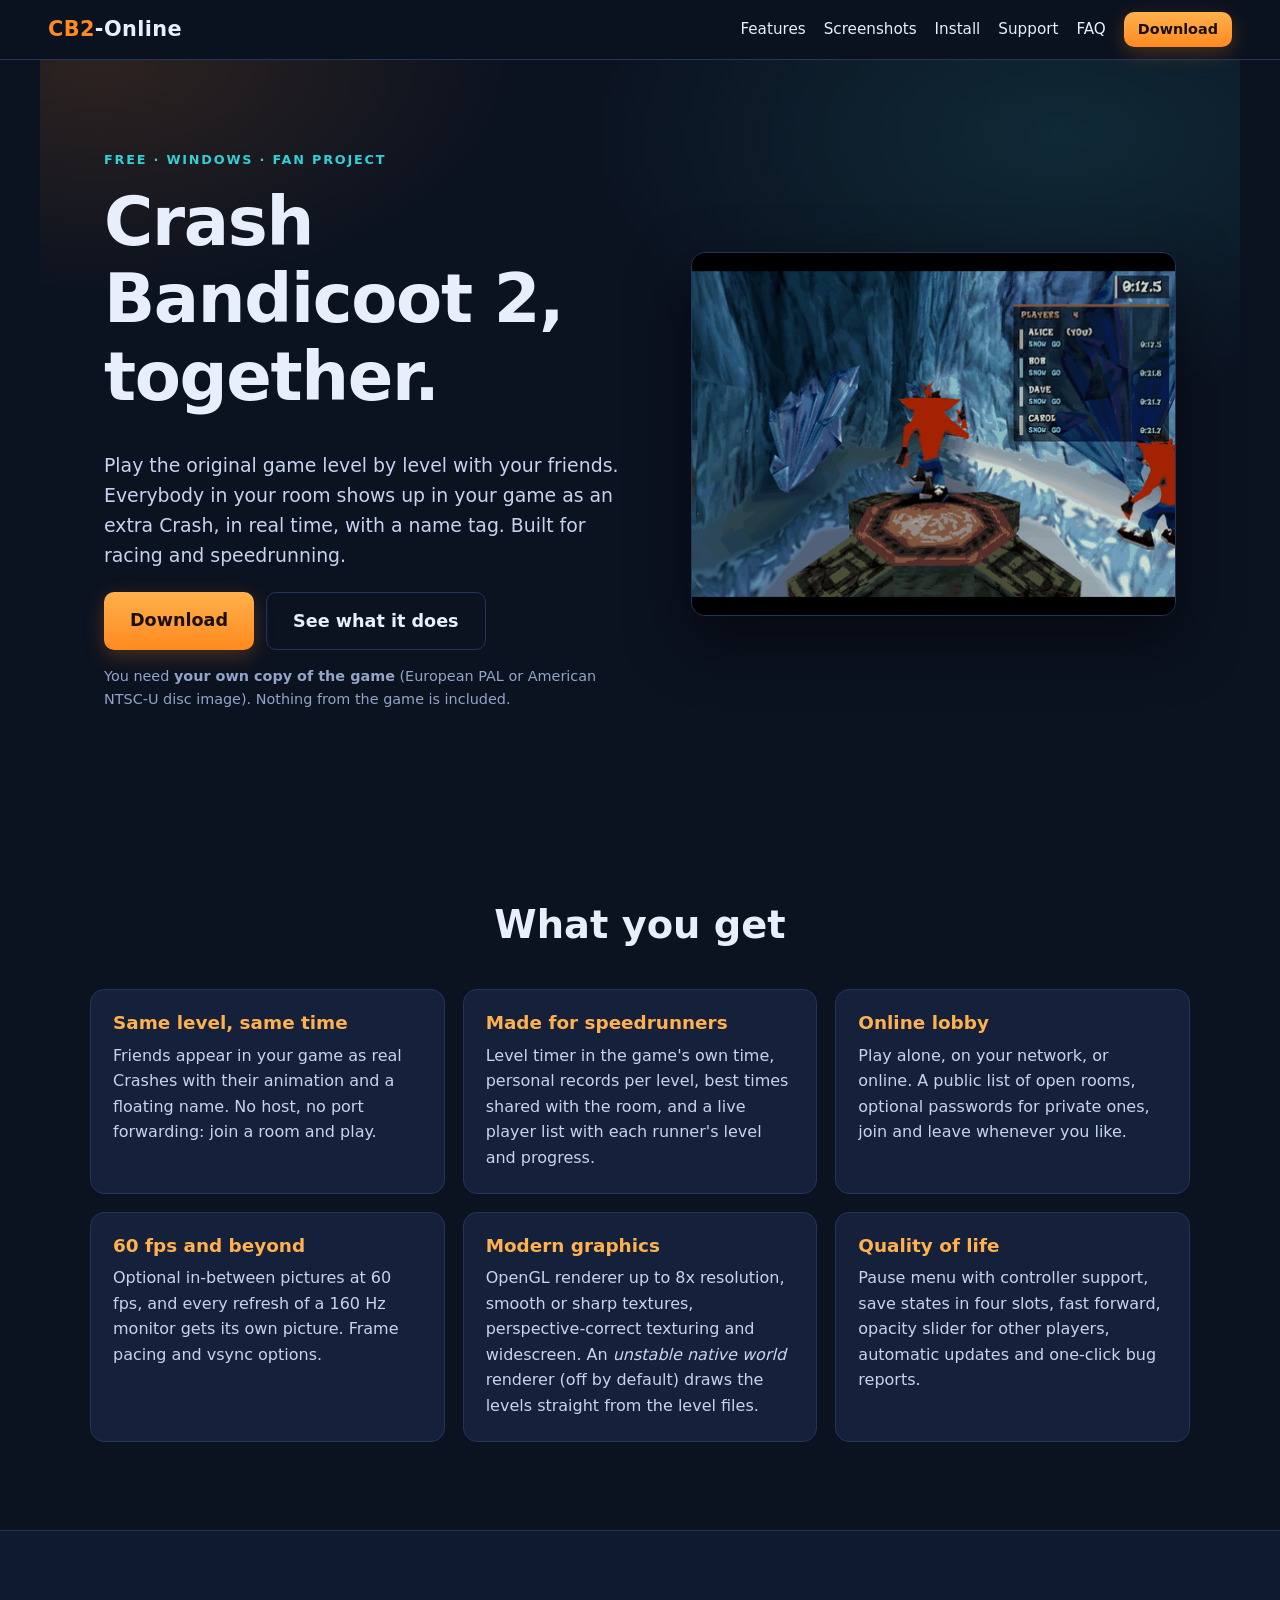
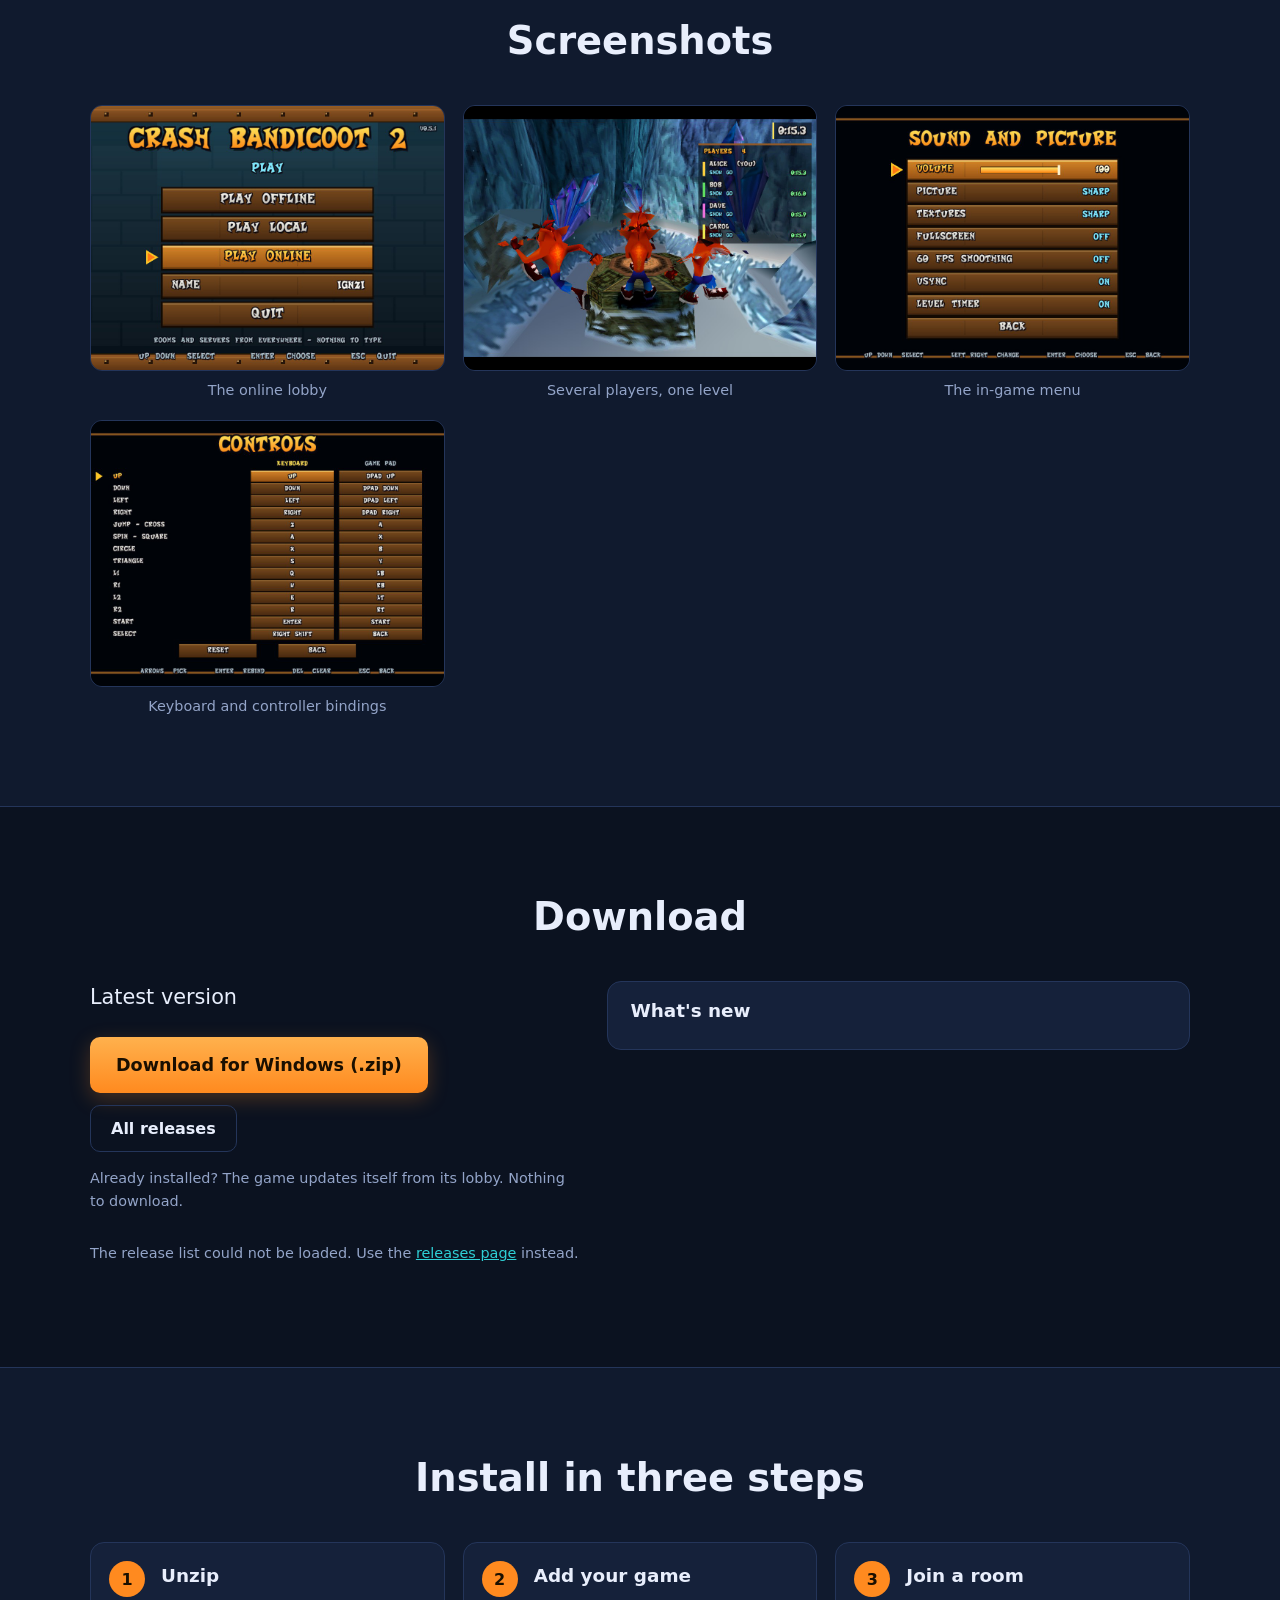
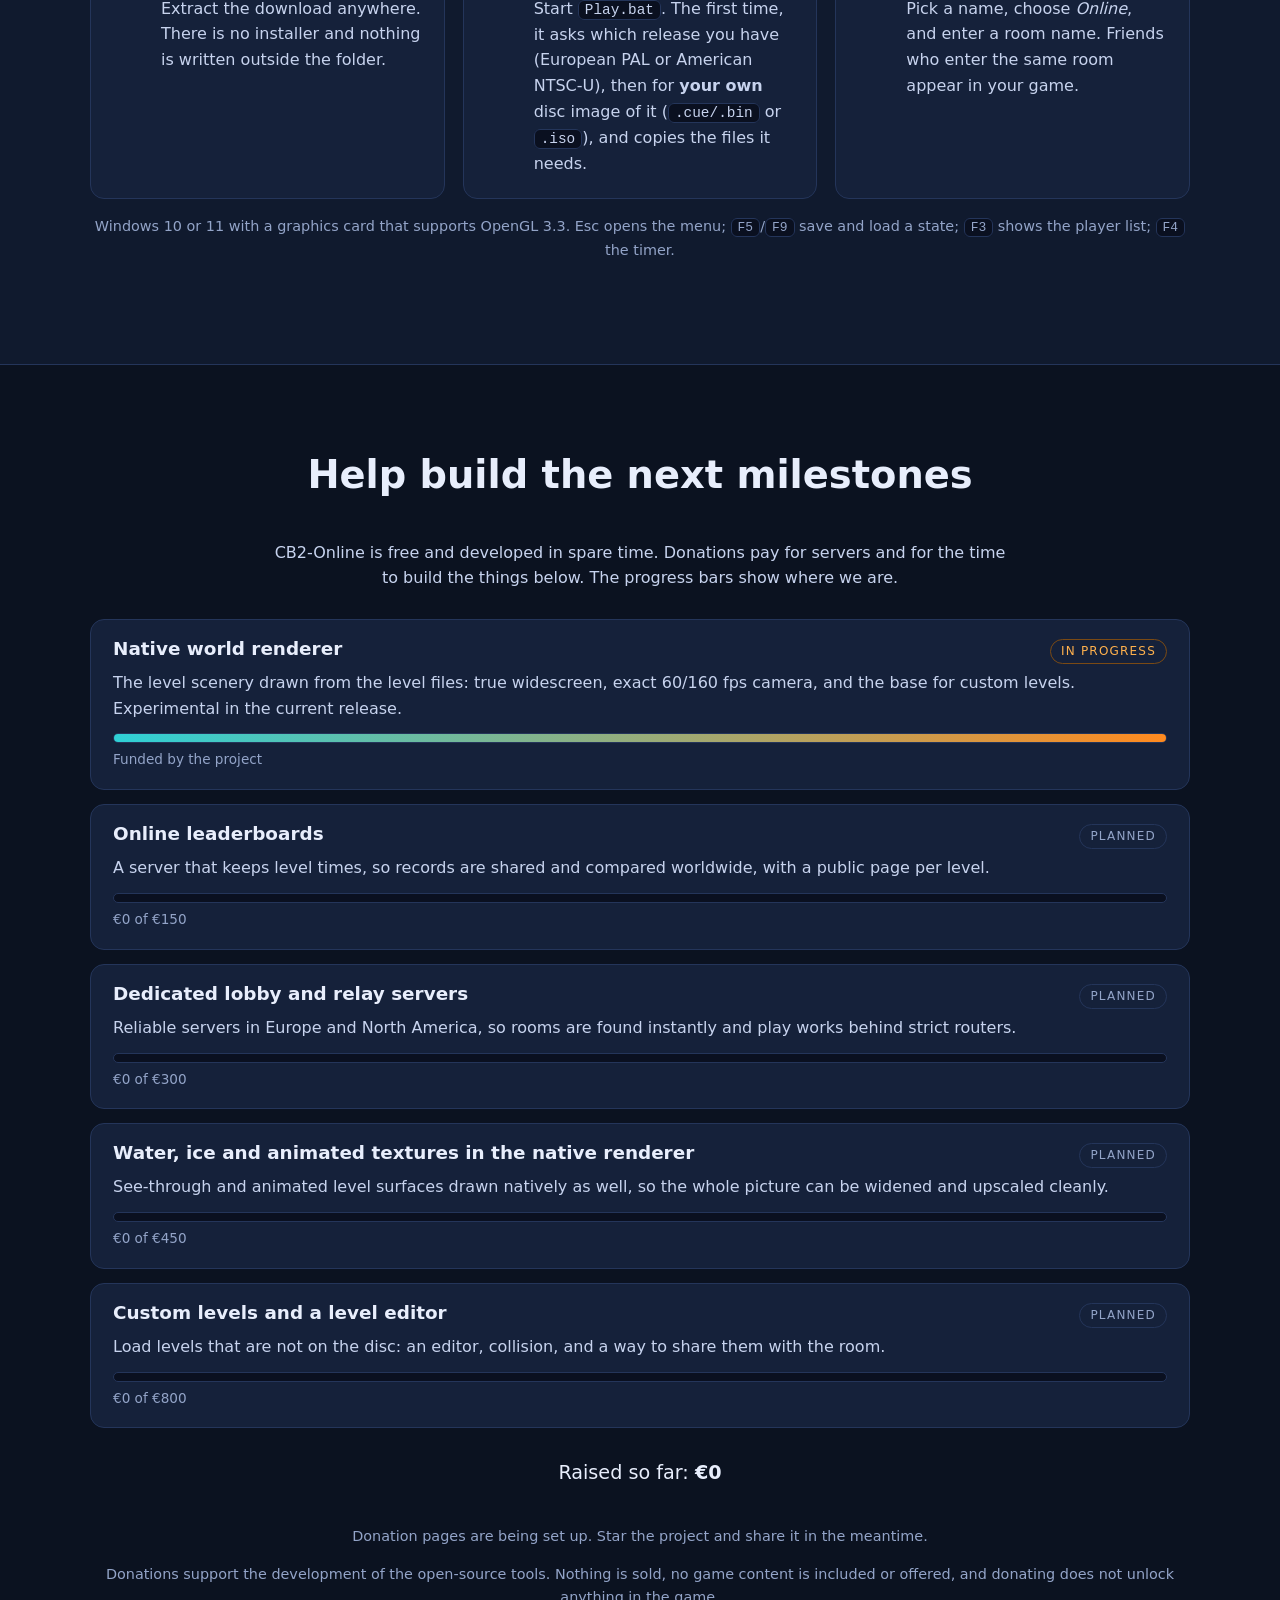
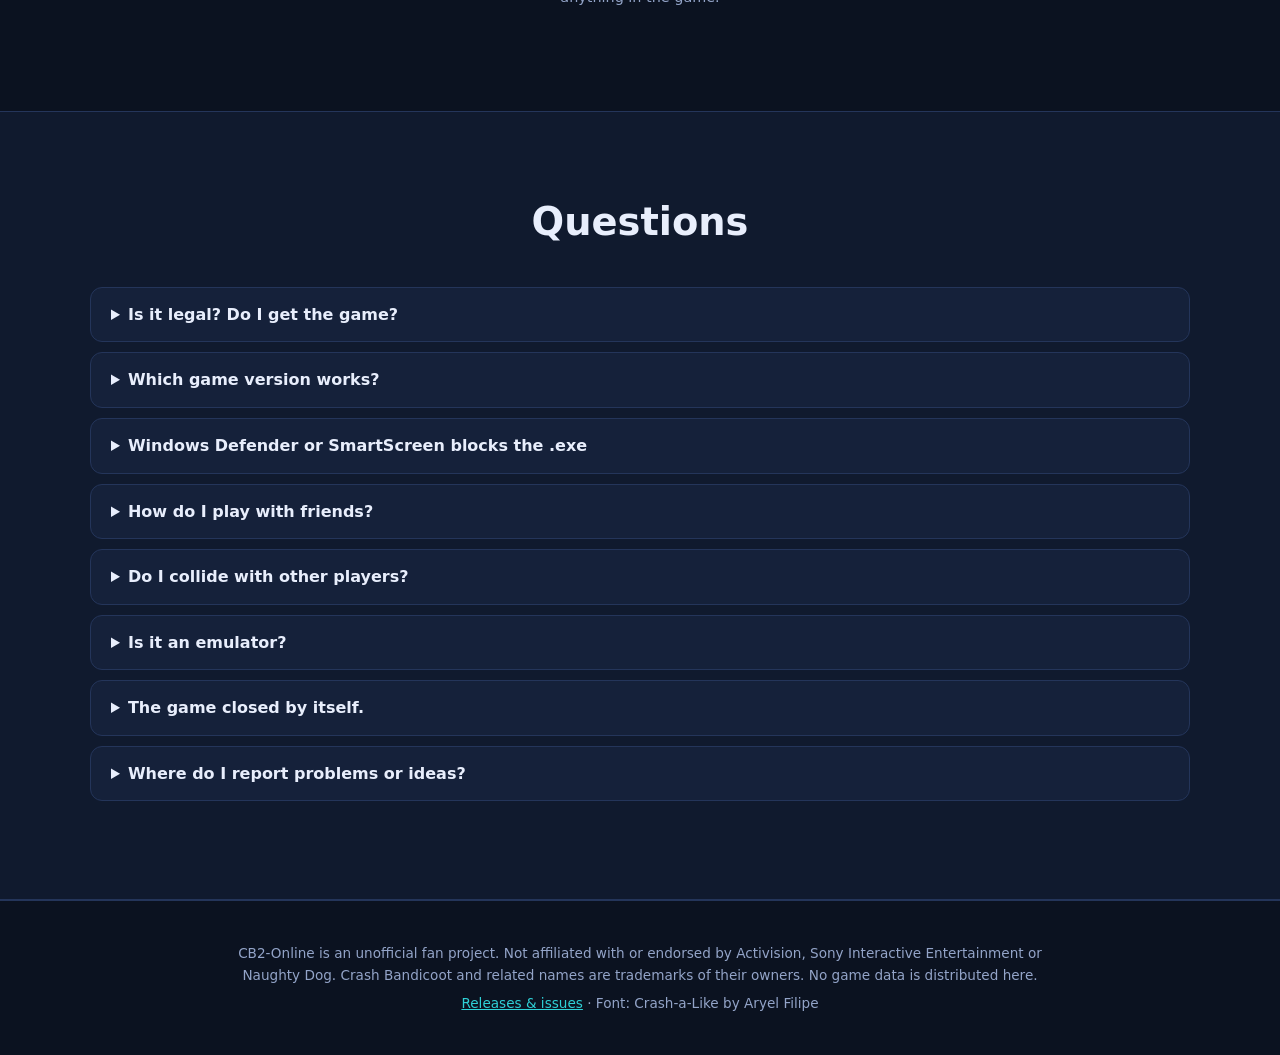
==== commit 3a41011d: "In-game first-run setup: choose the release (PAL / NTSC-U) with an explanation, then the Windows fil" ====
--- a/site/index.html
+++ b/site/index.html
@@ -89,7 +89,7 @@
   <h2>Install in three steps</h2>
   <ol class="steps">
     <li><h3>Unzip</h3><p>Extract the download anywhere. There is no installer and nothing is written outside the folder.</p></li>
-    <li><h3>Add your game</h3><p>Start <code>Play.bat</code>. The first time, it asks for <strong>your own</strong> Crash Bandicoot 2 (European or American) disc image (<code>.cue/.bin</code> or <code>.iso</code>) and copies the files it needs.</p></li>
+    <li><h3>Add your game</h3><p>Start <code>Play.bat</code>. The first time, it asks which release you have (European PAL or American NTSC-U), then for <strong>your own</strong> disc image of it (<code>.cue/.bin</code> or <code>.iso</code>), and copies the files it needs.</p></li>
     <li><h3>Join a room</h3><p>Pick a name, choose <em>Online</em>, and enter a room name. Friends who enter the same room appear in your game.</p></li>
   </ol>
   <p class="fine center">Windows 10 or 11 with a graphics card that supports OpenGL 3.3. Esc opens the menu; <code>F5</code>/<code>F9</code> save and load a state; <code>F3</code> shows the player list; <code>F4</code> the timer.</p>
